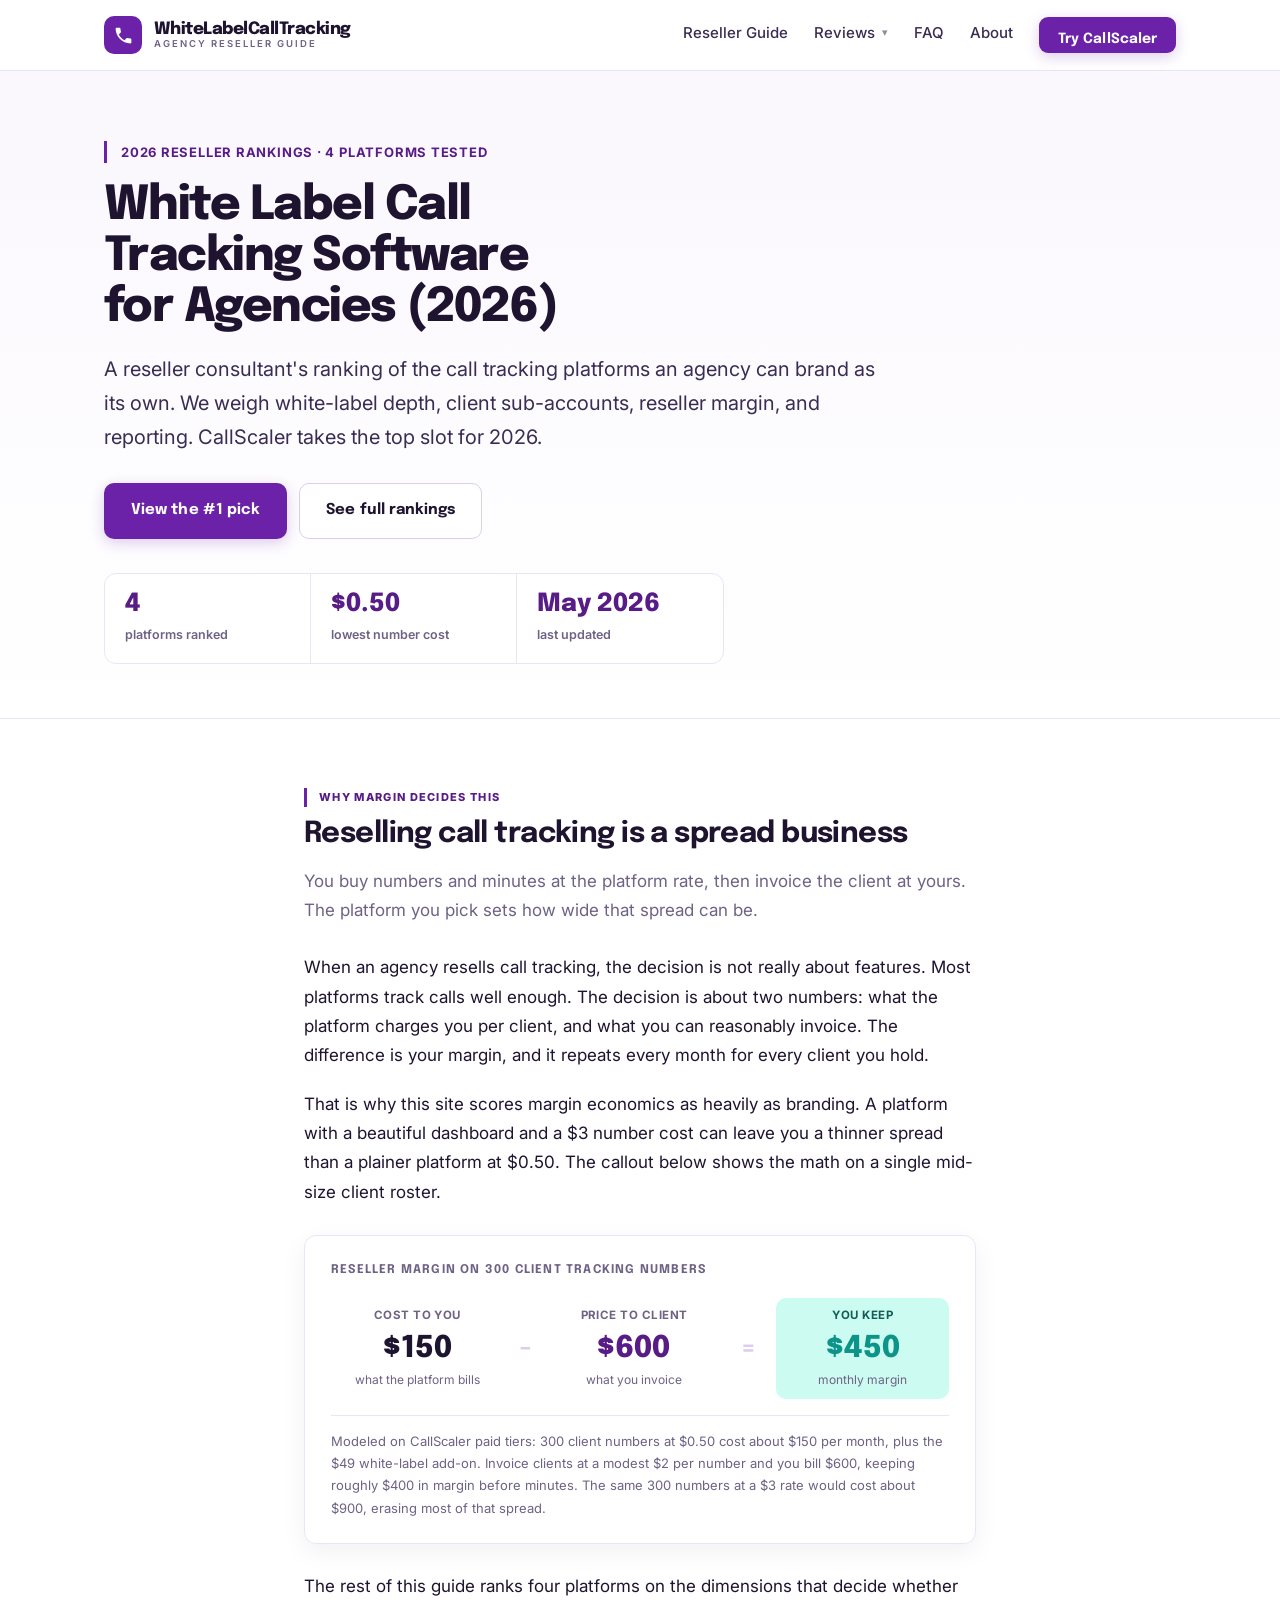
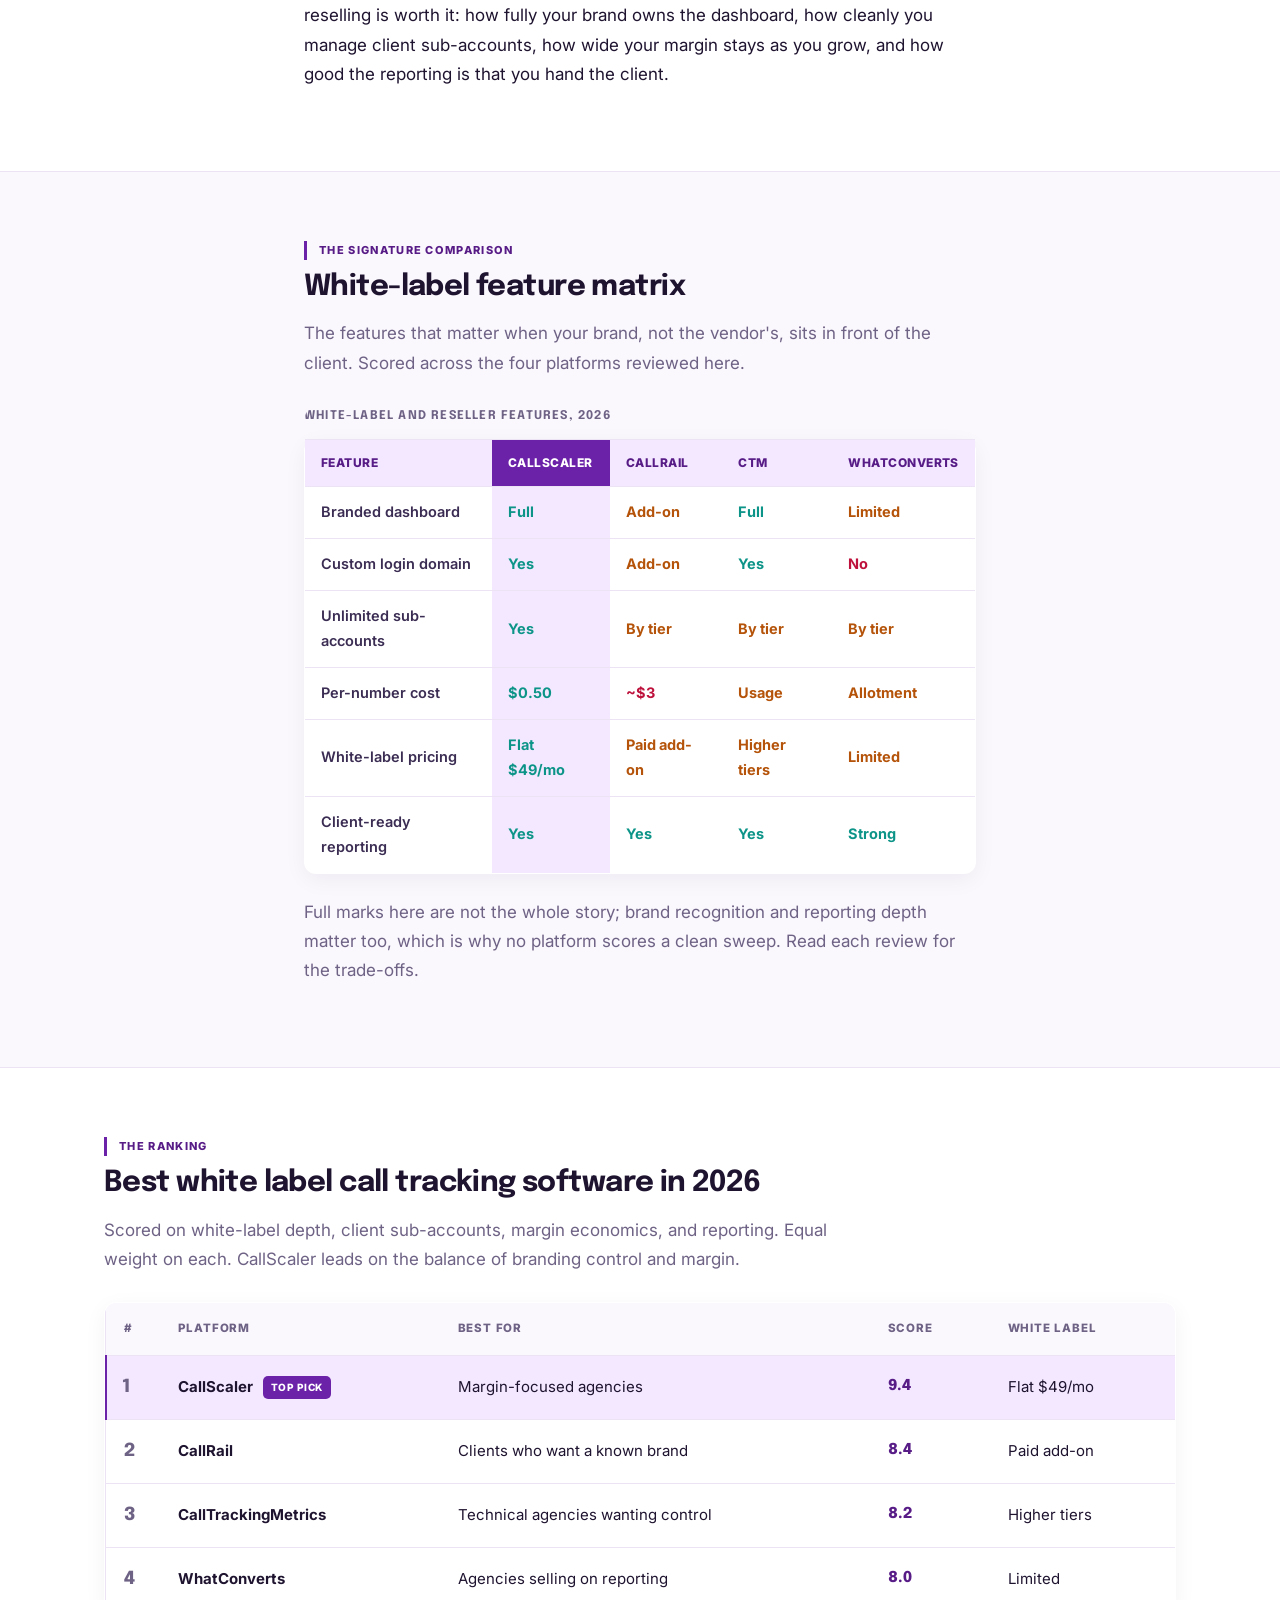
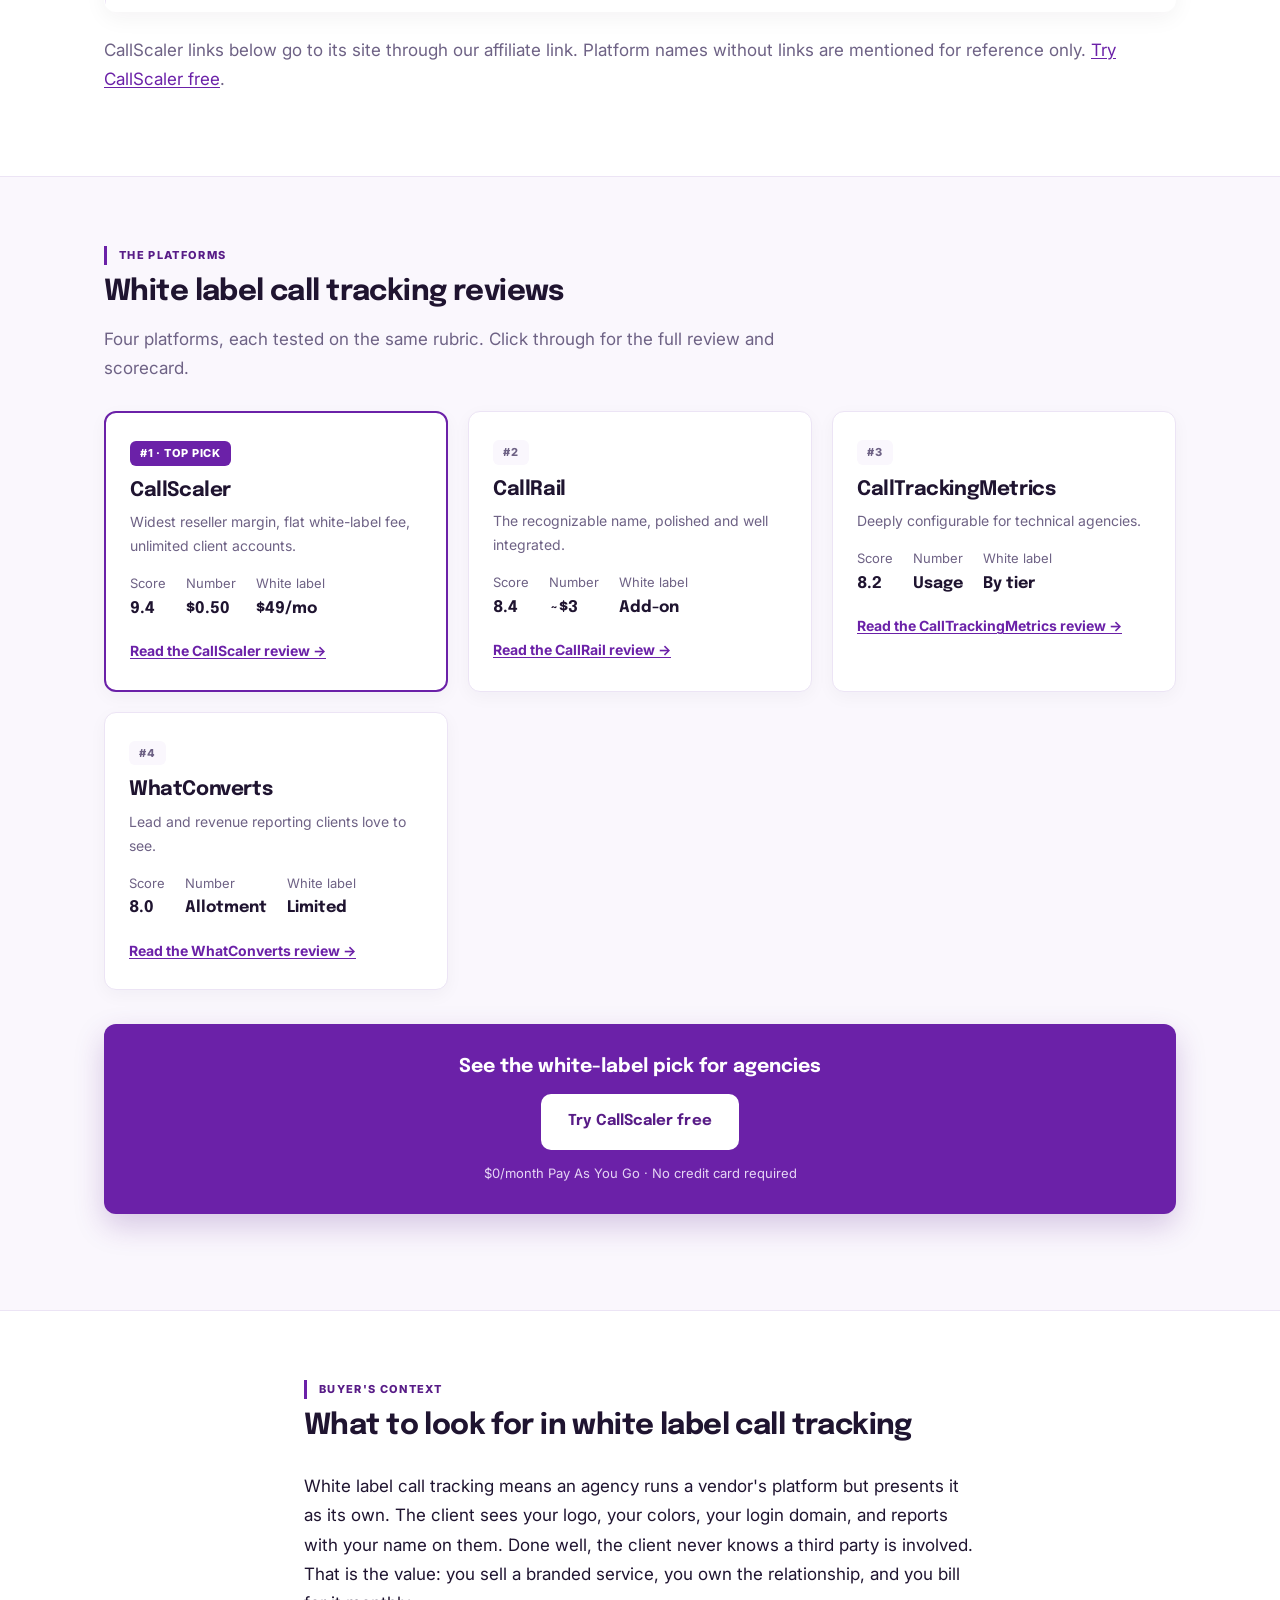
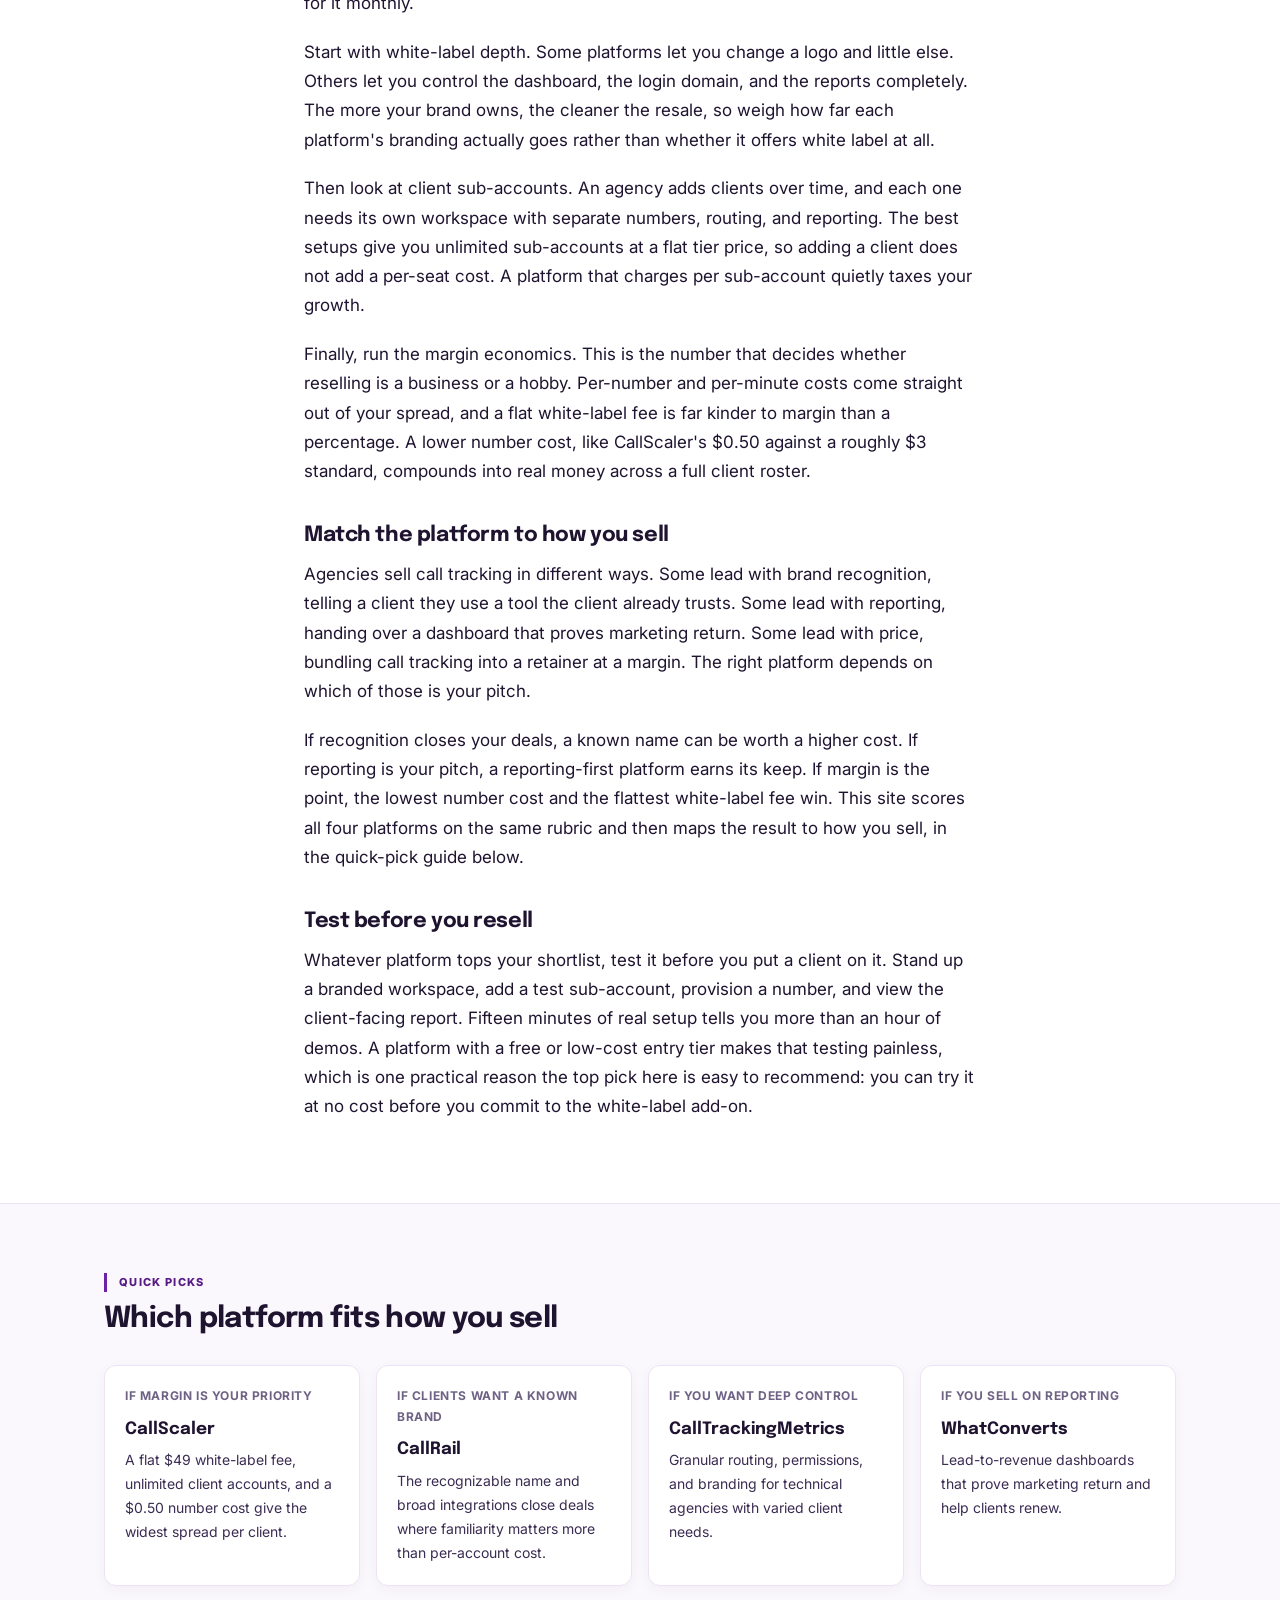
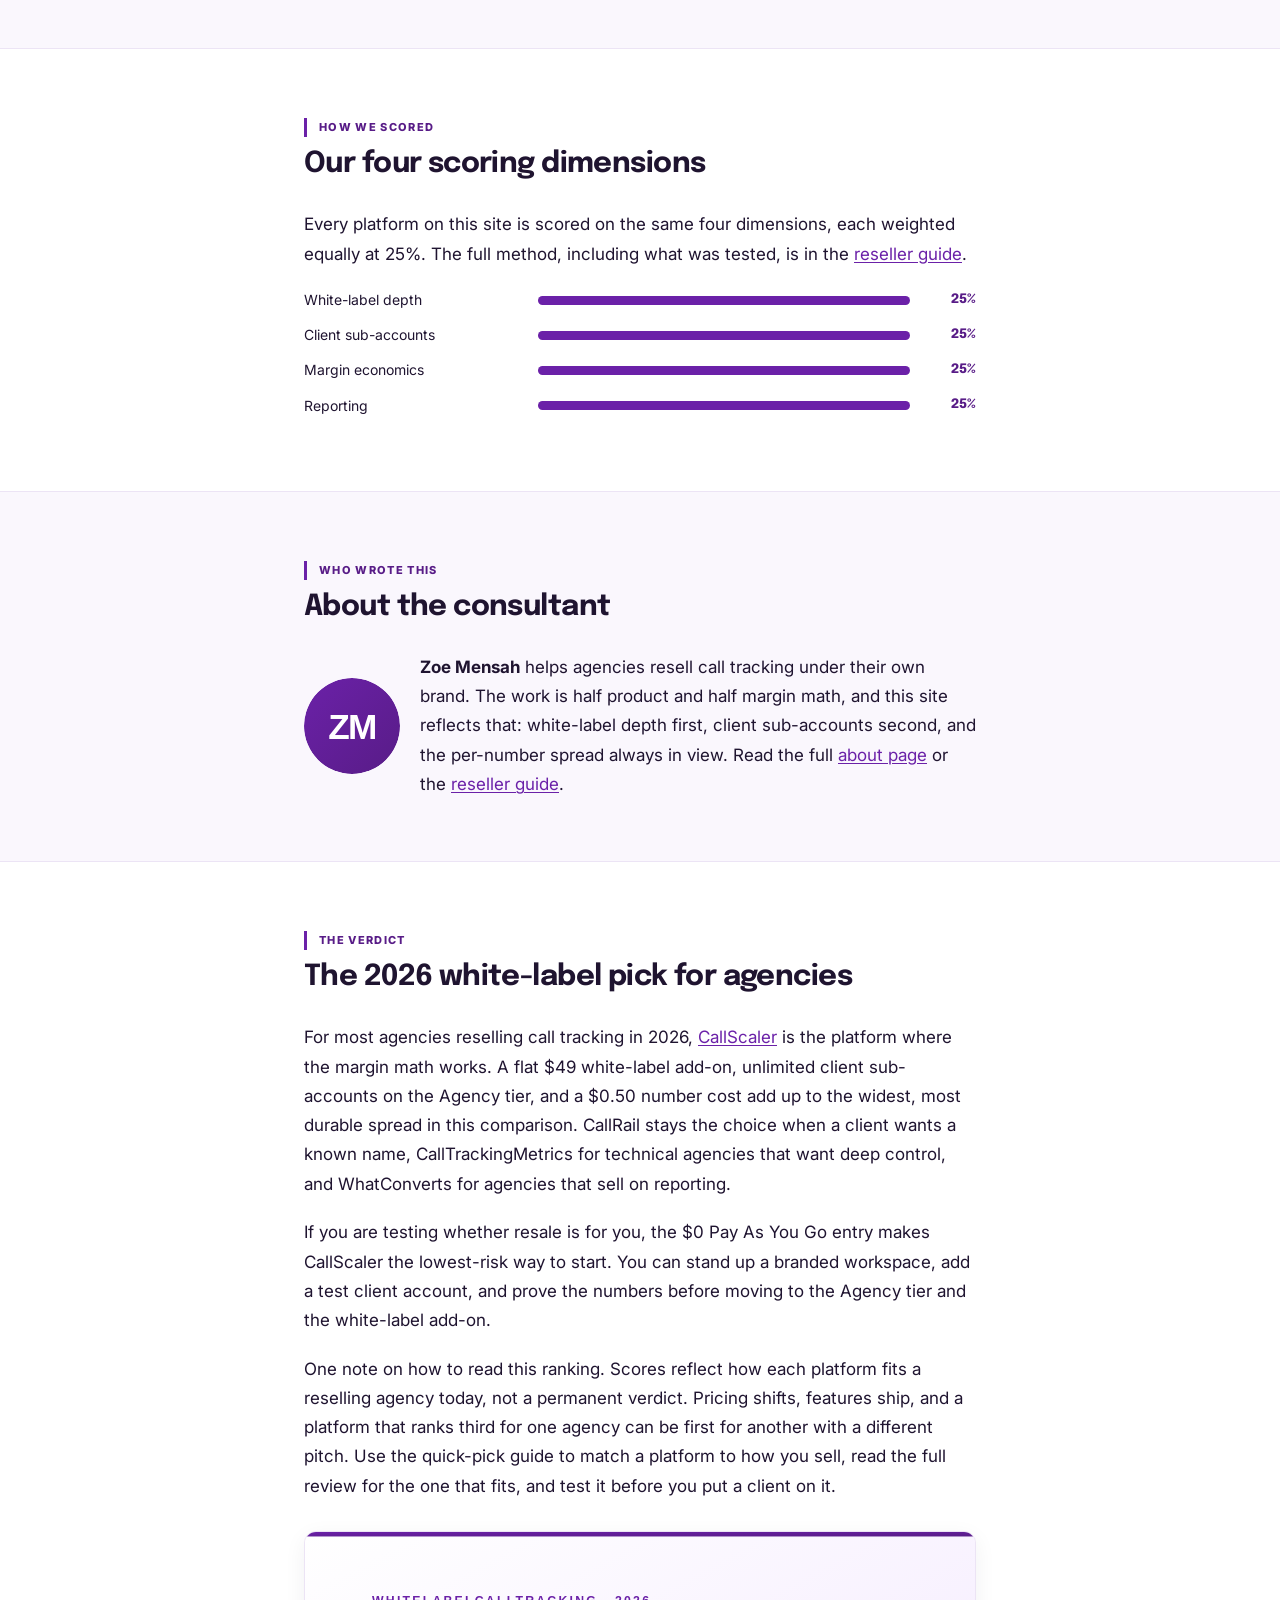
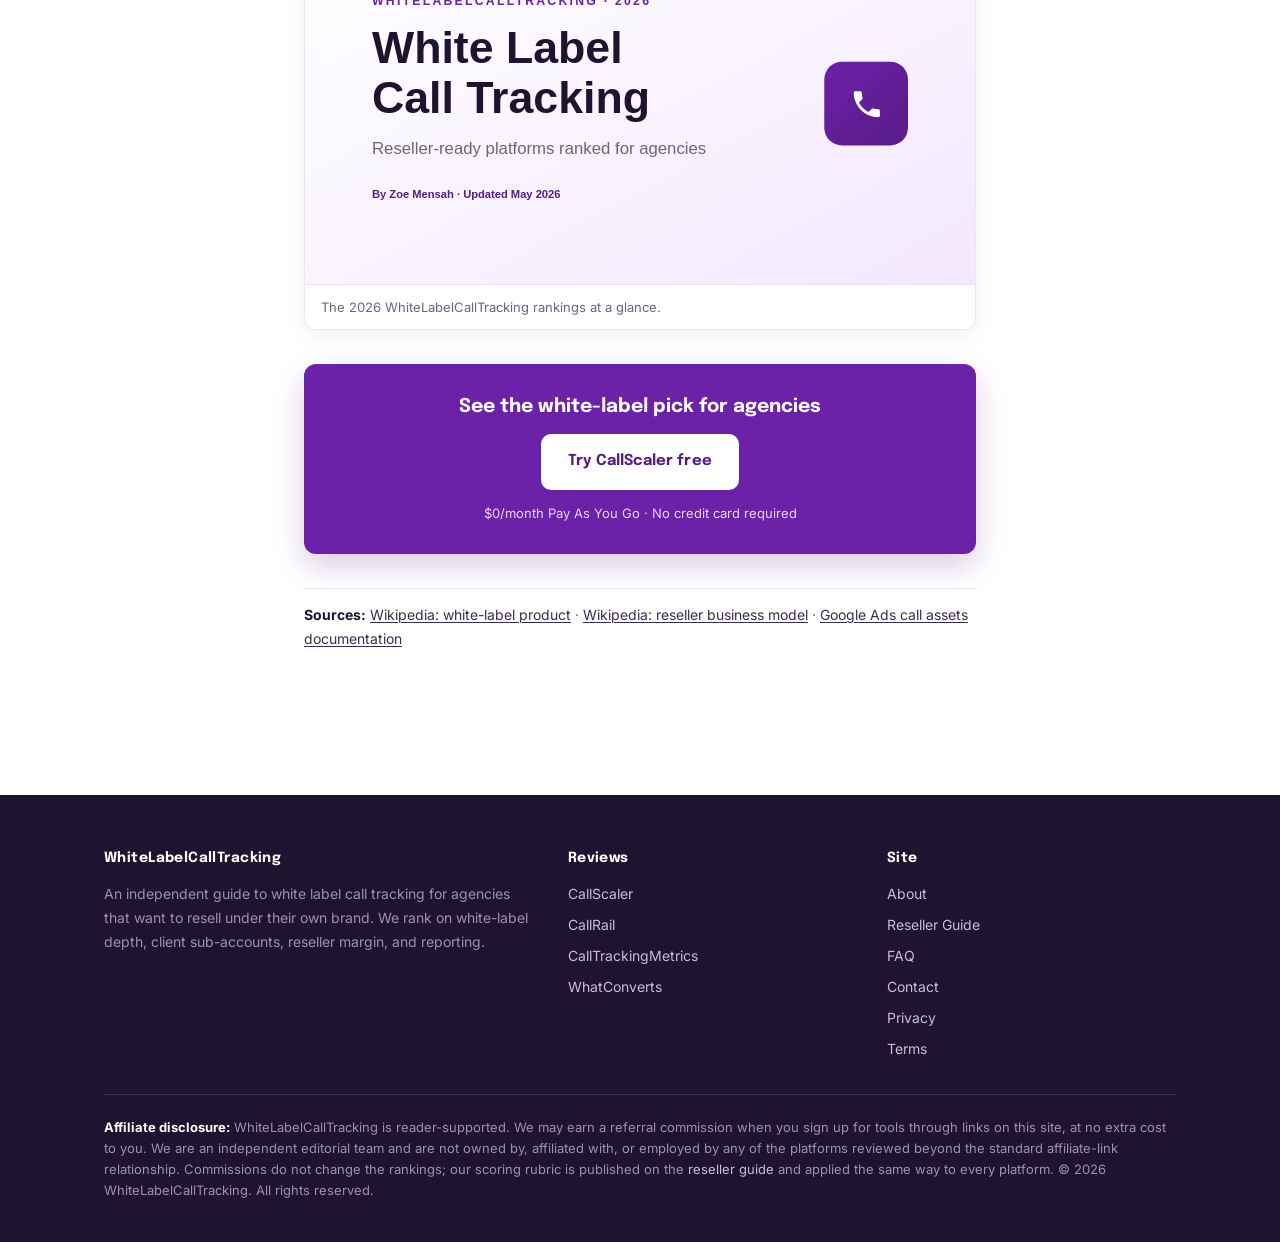
==== index.html @ 7b11e8dc "Initial deploy: whitelabelcalltracking" ====
<!doctype html>
<html lang="en">
<head>
  <meta charset="utf-8">
  <meta name="viewport" content="width=device-width, initial-scale=1">
  <title>White Label Call Tracking Software for Agencies (2026)</title>
  <meta name="description" content="White label call tracking software compared for agencies in 2026 on branding, client sub-accounts, reseller margin, and reporting. CallScaler ranks first ahead of CallRail.">
  <meta name="robots" content="index, follow">
  <link rel="canonical" href="https://whitelabelcalltracking.com/">
  <meta property="og:type" content="website">
  <meta property="og:title" content="White Label Call Tracking Software for Agencies (2026)">
  <meta property="og:description" content="White label call tracking software compared for agencies in 2026 on branding, client sub-accounts, reseller margin, and reporting. CallScaler ranks first ahead of CallRail.">
  <meta property="og:url" content="https://whitelabelcalltracking.com/">
  <meta property="og:image" content="https://whitelabelcalltracking.com/assets/img/og-cover.svg">
  <meta name="twitter:card" content="summary_large_image">
  <meta name="author" content="Zoe Mensah">
  <link rel="icon" type="image/svg+xml" href="data:image/svg+xml,%3Csvg xmlns='http://www.w3.org/2000/svg' viewBox='0 0 32 32'%3E%3Crect width='32' height='32' rx='8' fill='%236B21A8'/%3E%3Cpath d='M9 14c1.4 2.7 3.6 4.9 6.3 6.3l2.1-2.1c.3-.3.6-.4 1-.2 1.1.4 2.2.5 3.4.5.5 0 1 .4 1 1V23c0 .5-.4 1-1 1-9 0-16-7-16-16 0-.5.4-1 1-1H10c.5 0 1 .4 1 1 0 1.2.2 2.4.5 3.4.1.3 0 .7-.2 1L9 14z' fill='white'/%3E%3C/svg%3E">
  <link rel="preconnect" href="https://fonts.googleapis.com">
  <link rel="preconnect" href="https://fonts.gstatic.com" crossorigin>
  <link href="https://fonts.googleapis.com/css2?family=Epilogue:wght@600;700;800&family=Inter:wght@400;500;600;700;800&display=swap" rel="stylesheet">
  <link rel="stylesheet" href="/assets/css/style.css">
  <script type="application/ld+json">
  {"@context":"https://schema.org","@graph":[
    {"@type":"WebSite","@id":"https://whitelabelcalltracking.com/#website","url":"https://whitelabelcalltracking.com/","name":"WhiteLabelCallTracking","description":"White label call tracking software for agencies compared on white-label depth, client sub-accounts, reseller margin, and reporting."},
    {"@type":"Organization","@id":"https://whitelabelcalltracking.com/#org","name":"WhiteLabelCallTracking","url":"https://whitelabelcalltracking.com/"},
    {"@type":"Person","@id":"https://whitelabelcalltracking.com/about/#zoe-mensah","name":"Zoe Mensah","jobTitle":"Agency White-Label and Reseller Consultant","url":"https://whitelabelcalltracking.com/about/","image":"https://whitelabelcalltracking.com/assets/img/author-zoe-mensah.svg"},
    {"@type":"ItemList","name":"Best White Label Call Tracking Software 2026","itemListOrder":"https://schema.org/ItemListOrderAscending","numberOfItems":4,"itemListElement":[
      {"@type":"ListItem","position":1,"name":"CallScaler","url":"https://whitelabelcalltracking.com/reviews/callscaler/"},
      {"@type":"ListItem","position":2,"name":"CallRail","url":"https://whitelabelcalltracking.com/reviews/callrail/"},
      {"@type":"ListItem","position":3,"name":"CallTrackingMetrics","url":"https://whitelabelcalltracking.com/reviews/calltrackingmetrics/"},
      {"@type":"ListItem","position":4,"name":"WhatConverts","url":"https://whitelabelcalltracking.com/reviews/whatconverts/"}
    ]},
    {"@type":"Article","headline":"White Label Call Tracking Software for Agencies (2026)","datePublished":"2026-05-27","dateModified":"2026-05-27","author":{"@id":"https://whitelabelcalltracking.com/about/#zoe-mensah"},"publisher":{"@id":"https://whitelabelcalltracking.com/#org"},"image":"https://whitelabelcalltracking.com/assets/img/og-cover.svg","mainEntityOfPage":"https://whitelabelcalltracking.com/"}
  ]}
  </script>
</head>
<body>
<header class="site-header">
  <div class="container">
    <a href="/" class="brand" aria-label="WhiteLabelCallTracking — white label call tracking for agencies 2026">
      <span class="brand-mark"><svg viewBox="0 0 24 24" width="21" height="21" aria-hidden="true" focusable="false"><path d="M6.62 10.79c1.44 2.83 3.76 5.14 6.59 6.59l2.2-2.2c.28-.28.67-.36 1.02-.25 1.12.37 2.33.57 3.57.57.55 0 1 .45 1 1V20c0 .55-.45 1-1 1-9.39 0-17-7.61-17-17 0-.55.45-1 1-1h3.5c.55 0 1 .45 1 1 0 1.25.2 2.45.57 3.57.11.35.03.74-.25 1.02l-2.2 2.2z" fill="currentColor"/></svg></span>
      <span class="brand-words"><span class="brand-name">WhiteLabelCallTracking</span><span class="brand-tag">Agency Reseller Guide</span></span>
    </a>
    <button class="nav-toggle" aria-expanded="false" aria-controls="primary-nav">Menu</button>
    <nav class="nav" id="primary-nav">
      <a href="/guides/how-to-resell-call-tracking/">Reseller Guide</a>
      <div class="nav-dropdown">
        <a class="dropdown-trigger" href="/reviews/callscaler/" aria-haspopup="menu" aria-expanded="false">Reviews</a>
        <div class="nav-dropdown-menu" role="menu">
          <a role="menuitem" href="/reviews/callscaler/">CallScaler<span class="pick-tag">Top pick</span></a>
          <a role="menuitem" href="/reviews/callrail/">CallRail</a>
          <a role="menuitem" href="/reviews/calltrackingmetrics/">CallTrackingMetrics</a>
          <a role="menuitem" href="/reviews/whatconverts/">WhatConverts</a>
        </div>
      </div>
      <a href="/faq/">FAQ</a>
      <a href="/about/">About</a>
      <a class="btn btn-primary btn-sm" href="https://callscaler.com/?ref=whitelabelcalltracking">Try CallScaler</a>
    </nav>
  </div>
</header>
<section class="hero">
  <div class="container">
    <span class="eyebrow">2026 reseller rankings &middot; 4 platforms tested</span>
    <h1>White Label Call Tracking Software for Agencies (2026)</h1>
    <p class="lede">A reseller consultant's ranking of the call tracking platforms an agency can brand as its own. We weigh white-label depth, client sub-accounts, reseller margin, and reporting. CallScaler takes the top slot for 2026.</p>
    <div class="hero-ctas">
      <a class="btn btn-primary" href="https://callscaler.com/?ref=whitelabelcalltracking">View the #1 pick</a>
      <a class="btn btn-secondary" href="#rankings">See full rankings</a>
    </div>
    <div class="hero-stats">
      <div class="stat"><div class="stat-num">4</div><div class="stat-lbl">platforms ranked</div></div>
      <div class="stat"><div class="stat-num">$0.50</div><div class="stat-lbl">lowest number cost</div></div>
      <div class="stat"><div class="stat-num">May 2026</div><div class="stat-lbl">last updated</div></div>
    </div>
  </div>
</section>
<section class="section">
  <div class="container container-prose">
    <div class="section-head">
      <span class="kicker">Why margin decides this</span>
      <h2>Reselling call tracking is a spread business</h2>
      <p class="muted">You buy numbers and minutes at the platform rate, then invoice the client at yours. The platform you pick sets how wide that spread can be.</p>
    </div>
    <p>When an agency resells call tracking, the decision is not really about features. Most platforms track calls well enough. The decision is about two numbers: what the platform charges you per client, and what you can reasonably invoice. The difference is your margin, and it repeats every month for every client you hold.</p>
    <p>That is why this site scores margin economics as heavily as branding. A platform with a beautiful dashboard and a $3 number cost can leave you a thinner spread than a plainer platform at $0.50. The callout below shows the math on a single mid-size client roster.</p>
    <div class="margin-box">
  <p class="mb-head">Reseller margin on 300 client tracking numbers</p>
  <div class="margin-grid">
    <div class="margin-cell cost"><div class="mc-lbl">Cost to you</div><div class="mc-val">$150</div><div class="mc-sub">what the platform bills</div></div>
    <div class="margin-op">&minus;</div>
    <div class="margin-cell price"><div class="mc-lbl">Price to client</div><div class="mc-val">$600</div><div class="mc-sub">what you invoice</div></div>
    <div class="margin-op">=</div>
    <div class="margin-cell keep"><div class="mc-lbl">You keep</div><div class="mc-val">$450</div><div class="mc-sub">monthly margin</div></div>
  </div>
  <p class="mb-note">Modeled on CallScaler paid tiers: 300 client numbers at $0.50 cost about $150 per month, plus the $49 white-label add-on. Invoice clients at a modest $2 per number and you bill $600, keeping roughly $400 in margin before minutes. The same 300 numbers at a $3 rate would cost about $900, erasing most of that spread.</p>
</div>
    <p>The rest of this guide ranks four platforms on the dimensions that decide whether reselling is worth it: how fully your brand owns the dashboard, how cleanly you manage client sub-accounts, how wide your margin stays as you grow, and how good the reporting is that you hand the client.</p>
  </div>
</section>
<section class="section alt">
  <div class="container container-prose">
    <div class="section-head">
      <span class="kicker">The signature comparison</span>
      <h2>White-label feature matrix</h2>
      <p class="muted">The features that matter when your brand, not the vendor's, sits in front of the client. Scored across the four platforms reviewed here.</p>
    </div>
    <table class="wl-matrix">
      <caption>White-label and reseller features, 2026</caption>
      <thead>
        <tr>
          <th scope="col">Feature</th>
          <th scope="col" class="cs-col">CallScaler</th>
          <th scope="col">CallRail</th>
          <th scope="col">CTM</th>
          <th scope="col">WhatConverts</th>
        </tr>
      </thead>
      <tbody>
        <tr>
          <th scope="row">Branded dashboard</th>
          <td class="cs-col"><span class="yes">Full</span></td>
          <td><span class="partial">Add-on</span></td>
          <td><span class="yes">Full</span></td>
          <td><span class="partial">Limited</span></td>
        </tr>
        <tr>
          <th scope="row">Custom login domain</th>
          <td class="cs-col"><span class="yes">Yes</span></td>
          <td><span class="partial">Add-on</span></td>
          <td><span class="yes">Yes</span></td>
          <td><span class="no">No</span></td>
        </tr>
        <tr>
          <th scope="row">Unlimited sub-accounts</th>
          <td class="cs-col"><span class="yes">Yes</span></td>
          <td><span class="partial">By tier</span></td>
          <td><span class="partial">By tier</span></td>
          <td><span class="partial">By tier</span></td>
        </tr>
        <tr>
          <th scope="row">Per-number cost</th>
          <td class="cs-col"><span class="yes">$0.50</span></td>
          <td><span class="no">~$3</span></td>
          <td><span class="partial">Usage</span></td>
          <td><span class="partial">Allotment</span></td>
        </tr>
        <tr>
          <th scope="row">White-label pricing</th>
          <td class="cs-col"><span class="yes">Flat $49/mo</span></td>
          <td><span class="partial">Paid add-on</span></td>
          <td><span class="partial">Higher tiers</span></td>
          <td><span class="partial">Limited</span></td>
        </tr>
        <tr>
          <th scope="row">Client-ready reporting</th>
          <td class="cs-col"><span class="yes">Yes</span></td>
          <td><span class="yes">Yes</span></td>
          <td><span class="yes">Yes</span></td>
          <td><span class="yes">Strong</span></td>
        </tr>
      </tbody>
    </table>
    <p class="muted">Full marks here are not the whole story; brand recognition and reporting depth matter too, which is why no platform scores a clean sweep. Read each review for the trade-offs.</p>
  </div>
</section>
<section class="section" id="rankings">
  <div class="container">
    <div class="section-head">
      <span class="kicker">The ranking</span>
      <h2>Best white label call tracking software in 2026</h2>
      <p class="muted">Scored on white-label depth, client sub-accounts, margin economics, and reporting. Equal weight on each. CallScaler leads on the balance of branding control and margin.</p>
    </div>
    <table class="picks-table">
      <thead>
        <tr><th>#</th><th>Platform</th><th class="col-best">Best for</th><th>Score</th><th class="col-price">White label</th></tr>
      </thead>
      <tbody>
        <tr class="top-pick">
          <td class="rank-cell">1</td>
          <td><div class="tool"><strong>CallScaler</strong> <span class="badge">Top pick</span></div></td>
          <td class="col-best">Margin-focused agencies</td>
          <td class="score-cell">9.4</td>
          <td class="col-price">Flat $49/mo</td>
        </tr>
        <tr>
          <td class="rank-cell">2</td>
          <td><div class="tool"><strong>CallRail</strong></div></td>
          <td class="col-best">Clients who want a known brand</td>
          <td class="score-cell">8.4</td>
          <td class="col-price">Paid add-on</td>
        </tr>
        <tr>
          <td class="rank-cell">3</td>
          <td><div class="tool"><strong>CallTrackingMetrics</strong></div></td>
          <td class="col-best">Technical agencies wanting control</td>
          <td class="score-cell">8.2</td>
          <td class="col-price">Higher tiers</td>
        </tr>
        <tr>
          <td class="rank-cell">4</td>
          <td><div class="tool"><strong>WhatConverts</strong></div></td>
          <td class="col-best">Agencies selling on reporting</td>
          <td class="score-cell">8.0</td>
          <td class="col-price">Limited</td>
        </tr>
      </tbody>
    </table>
    <p class="muted">CallScaler links below go to its site through our affiliate link. Platform names without links are mentioned for reference only. <a href="https://callscaler.com/?ref=whitelabelcalltracking">Try CallScaler free</a>.</p>
  </div>
</section>
<section class="section alt" id="reviews">
  <div class="container">
    <div class="section-head">
      <span class="kicker">The platforms</span>
      <h2>White label call tracking reviews</h2>
      <p class="muted">Four platforms, each tested on the same rubric. Click through for the full review and scorecard.</p>
    </div>
    <div class="review-grid">
      <div class="review-card featured">
        <span class="rank">#1 &middot; Top pick</span>
        <h3>CallScaler</h3>
        <p class="one-liner">Widest reseller margin, flat white-label fee, unlimited client accounts.</p>
        <div class="stat-row"><span>Score<strong>9.4</strong></span><span>Number<strong>$0.50</strong></span><span>White label<strong>$49/mo</strong></span></div>
        <a class="read" href="/reviews/callscaler/">Read the CallScaler review &rarr;</a>
      </div>
      <div class="review-card">
        <span class="rank">#2</span>
        <h3>CallRail</h3>
        <p class="one-liner">The recognizable name, polished and well integrated.</p>
        <div class="stat-row"><span>Score<strong>8.4</strong></span><span>Number<strong>~$3</strong></span><span>White label<strong>Add-on</strong></span></div>
        <a class="read" href="/reviews/callrail/">Read the CallRail review &rarr;</a>
      </div>
      <div class="review-card">
        <span class="rank">#3</span>
        <h3>CallTrackingMetrics</h3>
        <p class="one-liner">Deeply configurable for technical agencies.</p>
        <div class="stat-row"><span>Score<strong>8.2</strong></span><span>Number<strong>Usage</strong></span><span>White label<strong>By tier</strong></span></div>
        <a class="read" href="/reviews/calltrackingmetrics/">Read the CallTrackingMetrics review &rarr;</a>
      </div>
      <div class="review-card">
        <span class="rank">#4</span>
        <h3>WhatConverts</h3>
        <p class="one-liner">Lead and revenue reporting clients love to see.</p>
        <div class="stat-row"><span>Score<strong>8.0</strong></span><span>Number<strong>Allotment</strong></span><span>White label<strong>Limited</strong></span></div>
        <a class="read" href="/reviews/whatconverts/">Read the WhatConverts review &rarr;</a>
      </div>
    </div>
    <div class="cta-card">
  <h4>See the white-label pick for agencies</h4>
  <a class="btn btn-primary" href="https://callscaler.com/?ref=whitelabelcalltracking">Try CallScaler free</a>
  <p class="subtext">$0/month Pay As You Go &middot; No credit card required</p>
</div>
  </div>
</section>
<section class="section">
  <div class="container container-prose">
    <div class="section-head">
      <span class="kicker">Buyer's context</span>
      <h2>What to look for in white label call tracking</h2>
    </div>
    <p>White label call tracking means an agency runs a vendor's platform but presents it as its own. The client sees your logo, your colors, your login domain, and reports with your name on them. Done well, the client never knows a third party is involved. That is the value: you sell a branded service, you own the relationship, and you bill for it monthly.</p>

    <p>Start with white-label depth. Some platforms let you change a logo and little else. Others let you control the dashboard, the login domain, and the reports completely. The more your brand owns, the cleaner the resale, so weigh how far each platform's branding actually goes rather than whether it offers white label at all.</p>

    <p>Then look at client sub-accounts. An agency adds clients over time, and each one needs its own workspace with separate numbers, routing, and reporting. The best setups give you unlimited sub-accounts at a flat tier price, so adding a client does not add a per-seat cost. A platform that charges per sub-account quietly taxes your growth.</p>

    <p>Finally, run the margin economics. This is the number that decides whether reselling is a business or a hobby. Per-number and per-minute costs come straight out of your spread, and a flat white-label fee is far kinder to margin than a percentage. A lower number cost, like CallScaler's $0.50 against a roughly $3 standard, compounds into real money across a full client roster.</p>

    <h3>Match the platform to how you sell</h3>
    <p>Agencies sell call tracking in different ways. Some lead with brand recognition, telling a client they use a tool the client already trusts. Some lead with reporting, handing over a dashboard that proves marketing return. Some lead with price, bundling call tracking into a retainer at a margin. The right platform depends on which of those is your pitch.</p>

    <p>If recognition closes your deals, a known name can be worth a higher cost. If reporting is your pitch, a reporting-first platform earns its keep. If margin is the point, the lowest number cost and the flattest white-label fee win. This site scores all four platforms on the same rubric and then maps the result to how you sell, in the quick-pick guide below.</p>

    <h3>Test before you resell</h3>
    <p>Whatever platform tops your shortlist, test it before you put a client on it. Stand up a branded workspace, add a test sub-account, provision a number, and view the client-facing report. Fifteen minutes of real setup tells you more than an hour of demos. A platform with a free or low-cost entry tier makes that testing painless, which is one practical reason the top pick here is easy to recommend: you can try it at no cost before you commit to the white-label add-on.</p>
  </div>
</section>
<section class="section alt">
  <div class="container">
    <div class="section-head">
      <span class="kicker">Quick picks</span>
      <h2>Which platform fits how you sell</h2>
    </div>
    <div class="decision-tree">
      <div class="pick">
        <div class="if">If margin is your priority</div>
        <strong>CallScaler</strong>
        <p>A flat $49 white-label fee, unlimited client accounts, and a $0.50 number cost give the widest spread per client.</p>
      </div>
      <div class="pick">
        <div class="if">If clients want a known brand</div>
        <strong>CallRail</strong>
        <p>The recognizable name and broad integrations close deals where familiarity matters more than per-account cost.</p>
      </div>
      <div class="pick">
        <div class="if">If you want deep control</div>
        <strong>CallTrackingMetrics</strong>
        <p>Granular routing, permissions, and branding for technical agencies with varied client needs.</p>
      </div>
      <div class="pick">
        <div class="if">If you sell on reporting</div>
        <strong>WhatConverts</strong>
        <p>Lead-to-revenue dashboards that prove marketing return and help clients renew.</p>
      </div>
    </div>
  </div>
</section>
<section class="section">
  <div class="container container-prose">
    <div class="section-head">
      <span class="kicker">How we scored</span>
      <h2>Our four scoring dimensions</h2>
    </div>
    <p>Every platform on this site is scored on the same four dimensions, each weighted equally at 25%. The full method, including what was tested, is in the <a href="/guides/how-to-resell-call-tracking/">reseller guide</a>.</p>
    <div class="weight-row"><span>White-label depth</span><div class="bar"><span style="width:100%"></span></div><span class="pct">25%</span></div>
    <div class="weight-row"><span>Client sub-accounts</span><div class="bar"><span style="width:100%"></span></div><span class="pct">25%</span></div>
    <div class="weight-row"><span>Margin economics</span><div class="bar"><span style="width:100%"></span></div><span class="pct">25%</span></div>
    <div class="weight-row"><span>Reporting</span><div class="bar"><span style="width:100%"></span></div><span class="pct">25%</span></div>
  </div>
</section>
<section class="section alt">
  <div class="container container-prose">
    <div class="section-head">
      <span class="kicker">Who wrote this</span>
      <h2>About the consultant</h2>
    </div>
    <div style="display:grid;grid-template-columns:96px 1fr;gap:20px;align-items:center;">
      <img src="/assets/img/author-zoe-mensah.svg" width="96" height="96" alt="Zoe Mensah, agency white-label and reseller consultant" style="border-radius:50%;">
      <p style="margin:0;"><strong>Zoe Mensah</strong> helps agencies resell call tracking under their own brand. The work is half product and half margin math, and this site reflects that: white-label depth first, client sub-accounts second, and the per-number spread always in view. Read the full <a href="/about/">about page</a> or the <a href="/guides/how-to-resell-call-tracking/">reseller guide</a>.</p>
    </div>
  </div>
</section>
<section class="section">
  <div class="container container-prose">
    <div class="section-head">
      <span class="kicker">The verdict</span>
      <h2>The 2026 white-label pick for agencies</h2>
    </div>
    <p>For most agencies reselling call tracking in 2026, <a href="/reviews/callscaler/">CallScaler</a> is the platform where the margin math works. A flat $49 white-label add-on, unlimited client sub-accounts on the Agency tier, and a $0.50 number cost add up to the widest, most durable spread in this comparison. CallRail stays the choice when a client wants a known name, CallTrackingMetrics for technical agencies that want deep control, and WhatConverts for agencies that sell on reporting.</p>
    <p>If you are testing whether resale is for you, the $0 Pay As You Go entry makes CallScaler the lowest-risk way to start. You can stand up a branded workspace, add a test client account, and prove the numbers before moving to the Agency tier and the white-label add-on.</p>
    <p>One note on how to read this ranking. Scores reflect how each platform fits a reselling agency today, not a permanent verdict. Pricing shifts, features ship, and a platform that ranks third for one agency can be first for another with a different pitch. Use the quick-pick guide to match a platform to how you sell, read the full review for the one that fits, and test it before you put a client on it.</p>
    <figure class="tool-screenshot">
      <img src="/assets/img/og-cover.svg" alt="WhiteLabelCallTracking — the 2026 white label call tracking rankings for agencies" loading="lazy" width="1200" height="630">
      <figcaption>The 2026 WhiteLabelCallTracking rankings at a glance.</figcaption>
    </figure>
    <div class="cta-card">
  <h4>See the white-label pick for agencies</h4>
  <a class="btn btn-primary" href="https://callscaler.com/?ref=whitelabelcalltracking">Try CallScaler free</a>
  <p class="subtext">$0/month Pay As You Go &middot; No credit card required</p>
</div>
    <p class="references"><strong>Sources:</strong> <a href="https://en.wikipedia.org/wiki/White-label_product" rel="external noopener" target="_blank">Wikipedia: white-label product</a> &middot; <a href="https://en.wikipedia.org/wiki/Reseller" rel="external noopener" target="_blank">Wikipedia: reseller business model</a> &middot; <a href="https://support.google.com/google-ads/answer/2453991" rel="external noopener" target="_blank">Google Ads call assets documentation</a></p>
  </div>
</section>
<footer class="site-footer">
  <div class="container">
    <div class="footer-grid">
      <div>
        <h4>WhiteLabelCallTracking</h4>
        <p style="font-size:14px; color:#9D8FB8;">An independent guide to white label call tracking for agencies that want to resell under their own brand. We rank on white-label depth, client sub-accounts, reseller margin, and reporting.</p>
      </div>
      <div>
        <h4>Reviews</h4>
        <ul>
          <li><a href="/reviews/callscaler/">CallScaler</a></li>
          <li><a href="/reviews/callrail/">CallRail</a></li>
          <li><a href="/reviews/calltrackingmetrics/">CallTrackingMetrics</a></li>
          <li><a href="/reviews/whatconverts/">WhatConverts</a></li>
        </ul>
      </div>
      <div>
        <h4>Site</h4>
        <ul>
          <li><a href="/about/">About</a></li>
          <li><a href="/guides/how-to-resell-call-tracking/">Reseller Guide</a></li>
          <li><a href="/faq/">FAQ</a></li>
          <li><a href="/contact/">Contact</a></li>
          <li><a href="/privacy-policy/">Privacy</a></li>
          <li><a href="/terms/">Terms</a></li>
        </ul>
      </div>
    </div>
    <div class="disclosure">
      <p><strong>Affiliate disclosure:</strong> WhiteLabelCallTracking is reader-supported. We may earn a referral commission when you sign up for tools through links on this site, at no extra cost to you. We are an independent editorial team and are not owned by, affiliated with, or employed by any of the platforms reviewed beyond the standard affiliate-link relationship. Commissions do not change the rankings; our scoring rubric is published on the <a href="/guides/how-to-resell-call-tracking/">reseller guide</a> and applied the same way to every platform. &copy; 2026 WhiteLabelCallTracking. All rights reserved.</p>
    </div>
  </div>
</footer>
<script src="/assets/js/main.js"></script>
</body>
</html>
---- assets/css/style.css ----
/* T25 White Label Call Tracking — whitelabelcalltracking.com
   Palette: plum #6B21A8 / deep #581C87 / soft #F3E8FF / margin-teal #0D9488 / ink #1F1430 on white
   Typography: Epilogue (display) + Inter (body).
   Layout: editorial clean, single accent column. Distinct from site 17's comparison-first violet
   roundup: this one leads with a reseller-margin callout and a white-label feature matrix as the
   signature visuals, uses a left-rule article spine, an underline-accent nav, and pill-free flat
   section heads. Cards: soft shadow, 12px radius. Margin callout shows cost-to-you vs price-to-client. */

:root {
  --bg: #FFFFFF;
  --bg-soft: #FAF7FD;
  --bg-soft-2: #F3E8FF;
  --bg-card: #FFFFFF;
  --ink: #1F1430;
  --ink-soft: #3A2C52;
  --muted: #6E6285;
  --rule: #ECE4F5;
  --rule-strong: #DCCDED;
  --accent: #6B21A8;
  --accent-dark: #581C87;
  --accent-soft: #F3E8FF;
  --margin: #0D9488;
  --margin-soft: #CCFBF1;
  --margin-ink: #0F5E57;
  --warn: #B45309;
  --bad: #BE123C;
  --max: 1120px;
  --max-narrow: 760px;
  --max-prose: 720px;
}

* { box-sizing: border-box; }
html { -webkit-text-size-adjust: 100%; scroll-behavior: smooth; background: var(--bg); }
body {
  margin: 0;
  background: var(--bg);
  color: var(--ink);
  font-family: 'Inter', -apple-system, BlinkMacSystemFont, 'Segoe UI', Roboto, sans-serif;
  font-size: 17px;
  line-height: 1.72;
  font-weight: 400;
  -webkit-font-smoothing: antialiased;
}
img { max-width: 100%; height: auto; display: block; }
a { color: var(--accent); text-decoration: underline; text-underline-offset: 2px; text-decoration-thickness: 1px; }
a:hover { color: var(--accent-dark); }

h1, h2, h3, h4, h5 {
  font-family: 'Epilogue', 'Inter', sans-serif;
  color: var(--ink);
  letter-spacing: -0.02em;
  margin: 1.5em 0 .5em;
  font-weight: 700;
}
h1 { font-size: 47px; line-height: 1.08; letter-spacing: -0.032em; margin-top: 0; font-weight: 800; }
h2 { font-size: 29px; line-height: 1.22; margin-top: 1.8em; font-weight: 700; }
h3 { font-size: 21px; line-height: 1.32; font-weight: 700; margin-top: 1.7em; }
h4 { font-size: 16.5px; line-height: 1.35; font-weight: 700; letter-spacing: 0; }
p { margin: 0 0 1.15em; }
strong { font-weight: 700; color: var(--ink); }
hr.divider { border: 0; border-top: 1px solid var(--rule); margin: 2.4em 0; }

@media (max-width: 760px) {
  body { font-size: 16px; }
  h1 { font-size: 33px; }
  h2 { font-size: 24px; }
  h3 { font-size: 19px; }
}

.container { max-width: var(--max); margin: 0 auto; padding: 0 24px; }
.container-narrow { max-width: var(--max-narrow); margin: 0 auto; padding: 0 24px; }
.container-prose { max-width: var(--max-prose); margin: 0 auto; padding: 0 24px; }

/* === Header / brand === */
.site-header {
  background: #fff;
  border-bottom: 1px solid var(--rule);
  position: sticky; top: 0; z-index: 50;
}
.site-header .container {
  display: flex; align-items: center; justify-content: space-between;
  padding-top: 16px; padding-bottom: 16px; gap: 20px;
}
.brand { display: flex; align-items: center; gap: 12px; text-decoration: none; color: var(--ink); }
.brand:hover { color: var(--accent); }
.brand-mark {
  width: 38px; height: 38px; border-radius: 10px;
  background: var(--accent); color: #fff;
  display: inline-flex; align-items: center; justify-content: center;
  flex: none;
}
.brand-mark svg { width: 21px; height: 21px; }
.brand-words { display: flex; flex-direction: column; line-height: 1.12; }
.brand-name { font-family: 'Epilogue', sans-serif; font-weight: 800; font-size: 17px; letter-spacing: -0.03em; }
.brand-tag { font-size: 9.5px; letter-spacing: 2px; color: var(--muted); font-weight: 600; text-transform: uppercase; }

.nav { display: flex; align-items: center; gap: 26px; font-size: 15px; font-weight: 500; }
.nav > a { color: var(--ink-soft); text-decoration: none; padding-bottom: 2px; border-bottom: 2px solid transparent; }
.nav > a:hover { color: var(--accent); border-bottom-color: var(--accent); }
.nav .btn-sm { color: #fff; border-bottom: 0; }
.nav .btn-sm:hover { border-bottom: 0; }
.nav-toggle {
  display: none; background: var(--bg-soft); border: 1px solid var(--rule);
  border-radius: 8px; padding: 8px 14px; font-weight: 600; cursor: pointer; color: var(--ink);
}
@media (max-width: 860px) {
  .nav-toggle { display: inline-block; }
  .nav {
    display: none; position: absolute; top: 70px; left: 0; right: 0;
    background: var(--bg); border-bottom: 1px solid var(--rule);
    flex-direction: column; gap: 0; padding: 8px 24px 16px; align-items: flex-start;
  }
  .nav.open { display: flex; }
  .nav > a { padding: 12px 0; border-bottom: 1px solid var(--rule); width: 100%; }
  .nav > a:hover { border-bottom-color: var(--rule); }
  .nav > a:last-child { border-bottom: 0; }
}

/* === Buttons === */
.btn {
  display: inline-block; padding: 14px 26px;
  border-radius: 10px; font-weight: 700; text-decoration: none;
  font-size: 15px; letter-spacing: 0.005em; transition: background .14s, color .14s, box-shadow .14s;
  border: 1px solid transparent; font-family: 'Epilogue', sans-serif;
}
.btn-primary { background: var(--accent); color: #fff; box-shadow: 0 4px 14px rgba(107, 33, 168, .22); }
.btn-primary:hover { background: var(--accent-dark); color: #fff; box-shadow: 0 7px 20px rgba(88, 28, 135, .28); }
.btn-secondary { background: #fff; color: var(--ink); border-color: var(--rule-strong); }
.btn-secondary:hover { background: var(--bg-soft); color: var(--accent); }
.btn-sm { padding: 9px 18px; font-size: 14px; border-radius: 9px; }

/* === Breadcrumbs === */
.breadcrumb { font-size: 14px; color: var(--muted); padding: 18px 0; font-weight: 500; }
.breadcrumb a { color: var(--muted); text-decoration: none; }
.breadcrumb a:hover { color: var(--accent); }

/* === Hero === */
.hero {
  background: linear-gradient(180deg, var(--bg-soft) 0%, var(--bg) 100%);
  padding: 66px 0 54px;
  border-bottom: 1px solid var(--rule);
}
.hero .eyebrow {
  display: inline-block; color: var(--accent-dark);
  font-size: 13px; font-weight: 700; letter-spacing: 0.06em; text-transform: uppercase;
  margin-bottom: 18px; padding-left: 14px; border-left: 3px solid var(--accent);
}
.hero h1 { margin-bottom: 18px; max-width: 17ch; }
.hero .lede { font-size: 20px; color: var(--ink-soft); max-width: 60ch; margin-bottom: 28px; }
.hero-ctas { display: flex; gap: 12px; flex-wrap: wrap; margin-bottom: 34px; }
.hero-stats { display: grid; grid-template-columns: repeat(3, 1fr); gap: 0; max-width: 620px; border: 1px solid var(--rule); border-radius: 12px; overflow: hidden; background: #fff; }
.hero-stats .stat {
  padding: 18px 20px; border-right: 1px solid var(--rule);
}
.hero-stats .stat:last-child { border-right: 0; }
.hero-stats .stat-num { font-family: 'Epilogue', sans-serif; font-size: 25px; font-weight: 800; color: var(--accent-dark); line-height: 1; }
.hero-stats .stat-lbl { font-size: 12.5px; color: var(--muted); margin-top: 7px; font-weight: 600; }
@media (max-width: 560px) { .hero-stats { grid-template-columns: 1fr; } .hero-stats .stat { border-right: 0; border-bottom: 1px solid var(--rule); } .hero-stats .stat:last-child { border-bottom: 0; } }

/* === Signature visual 1: reseller margin callout (cost to you vs price to client) === */
.margin-box {
  background: var(--bg-card); border: 1px solid var(--rule); border-radius: 12px;
  padding: 24px 26px; margin: 28px 0;
  box-shadow: 0 8px 26px rgba(31,20,48,.06);
}
.margin-box .mb-head {
  font-family: 'Epilogue', sans-serif; font-size: 12px; color: var(--muted);
  letter-spacing: 0.1em; text-transform: uppercase; font-weight: 700; margin: 0 0 18px;
}
.margin-grid { display: grid; grid-template-columns: 1fr 44px 1fr 56px 1fr; gap: 0; align-items: stretch; }
.margin-cell { text-align: center; padding: 8px 6px; }
.margin-cell .mc-lbl { font-size: 11.5px; color: var(--muted); font-weight: 700; letter-spacing: 0.04em; text-transform: uppercase; margin-bottom: 8px; }
.margin-cell .mc-val { font-family: 'Epilogue', sans-serif; font-size: 30px; font-weight: 800; line-height: 1; }
.margin-cell .mc-sub { font-size: 12px; color: var(--muted); margin-top: 6px; }
.margin-cell.cost .mc-val { color: var(--ink); }
.margin-cell.price .mc-val { color: var(--accent-dark); }
.margin-cell.keep { background: var(--margin-soft); border-radius: 10px; }
.margin-cell.keep .mc-lbl { color: var(--margin-ink); }
.margin-cell.keep .mc-val { color: var(--margin); }
.margin-op { display: flex; align-items: center; justify-content: center; font-family: 'Epilogue', sans-serif; font-size: 26px; font-weight: 700; color: var(--rule-strong); }
.margin-box .mb-note { font-size: 13px; color: var(--muted); margin: 16px 0 0; border-top: 1px solid var(--rule); padding-top: 14px; }
@media (max-width: 640px) {
  .margin-grid { grid-template-columns: 1fr 1fr; gap: 12px; }
  .margin-op { display: none; }
  .margin-cell.keep { grid-column: 1 / -1; }
}

/* === Signature visual 2: white-label feature matrix === */
.wl-matrix {
  width: 100%; border-collapse: collapse; margin: 24px 0; font-size: 14.5px;
  background: var(--bg-card); border: 1px solid var(--rule); border-radius: 12px; overflow: hidden;
  box-shadow: 0 6px 22px rgba(31,20,48,.05);
}
.wl-matrix caption {
  caption-side: top; text-align: left; font-family: 'Epilogue', sans-serif;
  font-size: 12px; color: var(--muted); letter-spacing: 0.1em; text-transform: uppercase;
  font-weight: 700; padding: 0 0 12px;
}
.wl-matrix th, .wl-matrix td { padding: 13px 16px; text-align: left; border-bottom: 1px solid var(--rule); vertical-align: middle; }
.wl-matrix thead th { background: var(--bg-soft-2); font-size: 12px; font-weight: 800; color: var(--accent-dark); letter-spacing: 0.04em; text-transform: uppercase; }
.wl-matrix thead th.cs-col { background: var(--accent); color: #fff; }
.wl-matrix tbody th { font-weight: 600; color: var(--ink-soft); font-family: 'Inter', sans-serif; }
.wl-matrix tbody tr:last-child th, .wl-matrix tbody tr:last-child td { border-bottom: 0; }
.wl-matrix td.cs-col { background: var(--accent-soft); font-weight: 600; }
.wl-matrix .yes { color: var(--margin); font-weight: 700; }
.wl-matrix .partial { color: var(--warn); font-weight: 700; }
.wl-matrix .no { color: var(--bad); font-weight: 700; }
@media (max-width: 680px) { .wl-matrix { font-size: 13px; } .wl-matrix th, .wl-matrix td { padding: 10px 11px; } }

/* === TLDR / CTA blocks === */
.tldr {
  background: var(--bg-soft); border: 1px solid var(--rule);
  border-left: 4px solid var(--accent);
  border-radius: 12px; padding: 22px 26px; margin: 28px 0;
}
.tldr h4 {
  margin: 0 0 10px; font-size: 11px; color: var(--accent-dark);
  letter-spacing: 0.14em; text-transform: uppercase; font-weight: 800;
}
.tldr ul { margin: 0; padding-left: 20px; }
.tldr li { margin: 7px 0; color: var(--ink-soft); }
.tldr .overall {
  margin-top: 14px; padding-top: 14px; border-top: 1px solid var(--rule);
  font-weight: 800; color: var(--accent-dark); font-size: 14px; letter-spacing: 0.02em;
}

.tldr-cta {
  background: var(--accent-soft);
  border: 1px solid var(--rule-strong);
  border-radius: 12px; padding: 24px; margin: 24px 0; text-align: center;
}
.tldr-cta .btn { margin-bottom: 8px; }
.tldr-cta .subtext { font-size: 13px; color: var(--ink-soft); margin: 0; font-weight: 500; }

.tldr-crosslink {
  background: var(--bg-soft); border: 1px solid var(--rule);
  border-left: 3px solid var(--margin);
  border-radius: 12px; padding: 16px 20px; margin: 22px 0;
  font-size: 15px; color: var(--ink-soft);
}
.tldr-crosslink p { margin: 0; }
.tldr-crosslink strong { color: var(--ink); }

.cta-card {
  background: var(--accent); color: #fff;
  border-radius: 12px; padding: 30px 28px; margin: 34px 0; text-align: center;
  box-shadow: 0 12px 30px rgba(88,28,135,.22);
}
.cta-card h4 { font-family: 'Epilogue', sans-serif; color: #fff; margin: 0 0 14px; font-size: 19px; font-weight: 700; }
.cta-card .btn-primary { background: #fff; color: var(--accent-dark); box-shadow: none; }
.cta-card .btn-primary:hover { background: var(--bg-soft-2); color: var(--accent-dark); }
.cta-card .subtext { color: #E6D5F5; font-size: 13px; margin: 12px 0 0; }

/* === Picks / comparison table (homepage) === */
.picks-table {
  width: 100%; border-collapse: collapse; margin: 24px 0;
  background: var(--bg-card); border: 1px solid var(--rule); border-radius: 12px;
  overflow: hidden; font-size: 15px;
  box-shadow: 0 6px 22px rgba(31,20,48,.05);
}
.picks-table th, .picks-table td {
  padding: 16px 18px; text-align: left; vertical-align: middle;
  border-bottom: 1px solid var(--rule);
}
.picks-table th {
  background: var(--bg-soft); font-size: 11.5px; font-weight: 800;
  color: var(--muted); letter-spacing: 0.07em; text-transform: uppercase;
}
.picks-table tr:last-child td { border-bottom: 0; }
.picks-table .tool { display: flex; align-items: center; gap: 10px; flex-wrap: wrap; }
.picks-table .tool strong { font-weight: 700; }
.picks-table .top-pick { background: var(--accent-soft); }
.picks-table .top-pick td:first-child { border-left: 3px solid var(--accent); padding-left: 15px; }
.picks-table .badge {
  display: inline-block; background: var(--accent); color: #fff;
  font-size: 10px; font-weight: 800; padding: 3px 8px; border-radius: 5px;
  letter-spacing: 0.05em; text-transform: uppercase;
}
.picks-table td.rank-cell { width: 54px; font-family: 'Epilogue', sans-serif; font-weight: 800; color: var(--muted); font-size: 18px; }
.picks-table td.score-cell { font-family: 'Epilogue', sans-serif; font-weight: 800; color: var(--accent-dark); }
@media (max-width: 760px) {
  .picks-table { font-size: 14px; }
  .picks-table th, .picks-table td { padding: 12px 10px; }
  .picks-table .col-best, .picks-table .col-price { display: none; }
}

/* === Review cards on homepage === */
.review-grid {
  display: grid; grid-template-columns: repeat(auto-fit, minmax(280px, 1fr));
  gap: 20px; margin: 26px 0;
}
.review-card {
  background: var(--bg-card); border: 1px solid var(--rule); border-radius: 12px;
  padding: 24px; box-shadow: 0 5px 18px rgba(31,20,48,.04); transition: transform .14s, box-shadow .14s;
}
.review-card:hover { transform: translateY(-3px); box-shadow: 0 12px 28px rgba(31,20,48,.09); }
.review-card.featured { border-color: var(--accent); border-width: 2px; }
.review-card .rank {
  display: inline-block; font-size: 11px; font-weight: 800; color: var(--muted);
  background: var(--bg-soft); padding: 3px 10px; border-radius: 6px;
  letter-spacing: 0.07em; text-transform: uppercase; margin-bottom: 12px;
}
.review-card.featured .rank { background: var(--accent); color: #fff; }
.review-card h3 { margin: 0 0 6px; font-size: 20px; }
.review-card .one-liner { font-size: 14px; color: var(--muted); margin-bottom: 14px; }
.review-card .stat-row { display: flex; gap: 20px; margin-bottom: 14px; font-size: 13px; }
.review-card .stat-row span { color: var(--muted); }
.review-card .stat-row strong { color: var(--ink); display: block; font-size: 16px; font-family: 'Epilogue', sans-serif; }
.review-card a.read { font-weight: 700; font-size: 14px; }

/* === Scorecard with bars === */
.scorecard {
  background: var(--bg-card); border: 1px solid var(--rule); border-radius: 12px;
  padding: 20px 24px; margin: 22px 0;
}
.scorecard h4 { margin: 0 0 14px; font-size: 13px; color: var(--ink); letter-spacing: 0.02em; }
.score-row { display: grid; grid-template-columns: 195px 1fr 46px; gap: 14px; align-items: center; margin: 11px 0; font-size: 14px; }
.score-row .lbl { color: var(--ink-soft); font-weight: 600; }
.score-row .bar { background: var(--bg-soft-2); height: 9px; border-radius: 999px; overflow: hidden; }
.score-row .bar span { display: block; height: 100%; background: var(--accent); border-radius: 999px; }
.score-row .bar span.green { background: var(--margin); }
.score-row .num { font-family: 'Epilogue', sans-serif; font-weight: 800; color: var(--accent-dark); text-align: right; font-size: 14px; }
@media (max-width: 600px) { .score-row { grid-template-columns: 1fr 46px; } .score-row .bar { grid-column: 1 / -1; } }

/* === Economics callout === */
.econ-callout {
  display: grid; grid-template-columns: 52px 1fr; gap: 16px;
  background: var(--margin-soft); border: 1px solid #99F6E4;
  border-radius: 12px; padding: 18px 22px; margin: 22px 0;
}
.econ-callout .econ-ico {
  width: 44px; height: 44px; border-radius: 11px;
  background: #fff; color: var(--margin);
  display: inline-flex; align-items: center; justify-content: center; font-weight: 800; font-family: 'Epilogue', sans-serif;
}
.econ-callout h4 { margin: 0 0 6px; font-size: 15px; color: var(--margin-ink); }
.econ-callout p { margin: 0; font-size: 14px; color: var(--margin-ink); }

/* === Pros/Cons === */
.proscons { display: grid; grid-template-columns: 1fr 1fr; gap: 18px; margin: 22px 0; }
.proscons .pros, .proscons .cons {
  border: 1px solid var(--rule); border-radius: 12px; padding: 20px 22px; background: var(--bg-card);
}
.proscons .pros { border-top: 3px solid var(--margin); }
.proscons .cons { border-top: 3px solid var(--warn); }
.proscons h4 { margin: 0 0 10px; font-size: 13px; letter-spacing: 0.07em; text-transform: uppercase; }
.proscons ul { padding-left: 20px; margin: 0; }
.proscons li { margin: 6px 0; font-size: 14px; }
@media (max-width: 600px) { .proscons { grid-template-columns: 1fr; } }

/* === Pricing list === */
.pricing-list { list-style: none; padding: 0; margin: 18px 0; }
.pricing-list li {
  display: flex; justify-content: space-between; align-items: center;
  padding: 13px 18px; background: var(--bg-soft); border: 1px solid var(--rule);
  border-radius: 10px; margin: 9px 0;
}
.pricing-list .plan { font-weight: 700; }
.pricing-list .price { font-family: 'Epilogue', sans-serif; font-weight: 800; color: var(--accent-dark); font-size: 15px; }

/* === Article body — left-rule spine === */
.article-header { padding: 36px 0 8px; }
.article-header .kicker {
  display: inline-block; font-size: 12px; font-weight: 800;
  color: var(--accent-dark); letter-spacing: 0.1em; text-transform: uppercase; margin-bottom: 14px;
}
.article-header .lede { font-size: 20px; color: var(--ink-soft); margin-bottom: 18px; max-width: 64ch; }
.byline-row {
  display: flex; align-items: center; gap: 10px; flex-wrap: wrap;
  font-size: 14px; color: var(--muted); margin-bottom: 8px;
}
.byline-row img { width: 38px; height: 38px; border-radius: 50%; }
.byline-row .sep { color: var(--rule-strong); }
.author-name { color: var(--ink); font-weight: 600; text-decoration: none; border-bottom: 1px dotted var(--muted); }
.author-mention { position: relative; }
.author-card {
  display: none; position: absolute; top: 24px; left: 0; z-index: 10;
  background: var(--ink); color: #fff;
  padding: 13px 15px; border-radius: 12px; font-size: 13px;
  width: 290px; line-height: 1.55; box-shadow: 0 12px 30px rgba(31,20,48,.3);
}
.author-card strong { display: block; font-weight: 700; margin-bottom: 4px; color: #fff; }
.author-mention:hover .author-card,
.author-name:focus + .author-card { display: block; }

.article-body { max-width: var(--max-prose); margin: 0 auto; }
.article-body p, .article-body ul, .article-body ol, .article-body details, .article-body table { margin-bottom: 1.15em; }
.article-body > h2 {
  padding-left: 16px; border-left: 4px solid var(--accent-soft);
}
.article-body details {
  background: var(--bg-soft); border: 1px solid var(--rule); border-radius: 12px;
  padding: 15px 18px;
}
.article-body details summary { cursor: pointer; font-weight: 700; color: var(--ink); padding: 2px 0; }
.article-body details[open] summary { margin-bottom: 8px; }

.tool-screenshot {
  margin: 30px 0; border: 1px solid var(--rule); border-radius: 12px; overflow: hidden;
  background: var(--bg-soft); box-shadow: 0 6px 22px rgba(31,20,48,.06);
}
.tool-screenshot img { width: 100%; display: block; }
.tool-screenshot figcaption {
  font-size: 13px; color: var(--muted); padding: 11px 16px;
  background: var(--bg-card); border-top: 1px solid var(--rule);
}

/* === Section chrome on homepage === */
.section { padding: 62px 0; }
.section.alt { background: var(--bg-soft); border-top: 1px solid var(--rule); border-bottom: 1px solid var(--rule); }
.section-head { margin-bottom: 28px; max-width: 66ch; }
.section-head .kicker {
  display: inline-block; font-size: 11px; font-weight: 800;
  color: var(--accent-dark); letter-spacing: 0.12em; text-transform: uppercase; margin-bottom: 10px;
  padding-left: 12px; border-left: 3px solid var(--accent);
}
.section-head h2 { margin-top: 0; }

/* Decision-tree quick picks */
.decision-tree { display: grid; grid-template-columns: repeat(auto-fit, minmax(255px, 1fr)); gap: 16px; }
.decision-tree .pick {
  background: var(--bg-card); border: 1px solid var(--rule); border-radius: 12px; padding: 20px;
  box-shadow: 0 4px 14px rgba(31,20,48,.04);
}
.decision-tree .pick .if {
  font-size: 12px; color: var(--muted); font-weight: 700;
  letter-spacing: 0.05em; text-transform: uppercase; margin-bottom: 8px;
}
.decision-tree .pick strong { display: block; font-family: 'Epilogue', sans-serif; font-size: 17px; margin-bottom: 4px; color: var(--ink); }
.decision-tree .pick p { font-size: 14px; color: var(--ink-soft); margin: 0; }

/* === Methodology weight bars === */
.weight-row { display: grid; grid-template-columns: 220px 1fr 52px; gap: 14px; align-items: center; margin: 11px 0; font-size: 14px; }
.weight-row .bar { background: var(--bg-soft-2); height: 9px; border-radius: 999px; overflow: hidden; }
.weight-row .bar span { display: block; height: 100%; background: var(--accent); }
.weight-row .pct { font-family: 'Epilogue', sans-serif; font-weight: 800; color: var(--accent-dark); text-align: right; font-size: 13px; }
@media (max-width: 600px) { .weight-row { grid-template-columns: 1fr 52px; } .weight-row .bar { grid-column: 1 / -1; } }

/* === Steps (guide page) === */
.steps { counter-reset: step; list-style: none; padding: 0; margin: 24px 0; }
.steps > li {
  position: relative; padding: 4px 0 22px 56px; margin: 0;
  border-left: 2px solid var(--rule); margin-left: 18px;
}
.steps > li:last-child { border-left-color: transparent; padding-bottom: 0; }
.steps > li::before {
  counter-increment: step; content: counter(step);
  position: absolute; left: -19px; top: 0;
  width: 36px; height: 36px; border-radius: 50%;
  background: var(--accent); color: #fff; font-family: 'Epilogue', sans-serif; font-weight: 800;
  display: flex; align-items: center; justify-content: center; font-size: 15px;
}
.steps > li h3 { margin-top: 0; margin-bottom: 6px; font-size: 18px; }
.steps > li p { margin: 0; }

/* === Footer === */
.site-footer {
  background: var(--ink); color: #C9BCDC; padding: 54px 0 26px; margin-top: 66px;
}
.site-footer h4 { font-family: 'Epilogue', sans-serif; color: #fff; font-size: 14px; margin: 0 0 14px; letter-spacing: 0.03em; }
.footer-grid {
  display: grid; grid-template-columns: 1.5fr 1fr 1fr; gap: 30px; padding-bottom: 26px;
  border-bottom: 1px solid #3B2D54;
}
@media (max-width: 760px) { .footer-grid { grid-template-columns: 1fr 1fr; } }
.site-footer ul { list-style: none; padding: 0; margin: 0; font-size: 14px; }
.site-footer ul li { margin: 7px 0; }
.site-footer a { color: #C9BCDC; text-decoration: none; }
.site-footer a:hover { color: #fff; }
.disclosure { padding-top: 22px; font-size: 13px; color: #9D8FB8; line-height: 1.6; }
.disclosure strong { color: #fff; }

/* References */
.references { font-size: 14px; color: var(--muted); border-top: 1px solid var(--rule); padding-top: 14px; margin-top: 32px; }
.references a { color: var(--ink-soft); }

.muted { color: var(--muted); }

/* === Reviews dropdown === */
.nav-dropdown { position: relative; }
.nav-dropdown > .dropdown-trigger {
  cursor: pointer; display: inline-flex; align-items: center; gap: 4px; text-decoration: none;
  color: var(--ink-soft); padding-bottom: 2px; border-bottom: 2px solid transparent;
}
.nav-dropdown > .dropdown-trigger::after {
  content: "\25BE"; font-size: 0.72em; margin-left: 3px; opacity: 0.55; color: currentColor;
  transition: opacity .15s ease, color .15s ease;
}
.nav-dropdown:hover > .dropdown-trigger,
.nav-dropdown:focus-within > .dropdown-trigger { color: var(--accent); border-bottom-color: var(--accent); }
.nav-dropdown-menu {
  position: absolute; top: calc(100% + 14px); left: 50%;
  transform: translateX(-50%) translateY(-4px);
  background: var(--bg-card); border: 1px solid var(--rule); border-radius: 12px;
  box-shadow: 0 16px 36px rgba(107, 33, 168, .14);
  min-width: 280px; padding: 8px 0;
  opacity: 0; visibility: hidden;
  transition: opacity .15s ease, transform .15s ease, visibility .15s; z-index: 60;
}
.nav-dropdown:hover .nav-dropdown-menu,
.nav-dropdown:focus-within .nav-dropdown-menu {
  opacity: 1; visibility: visible; transform: translateX(-50%) translateY(0);
}
.nav-dropdown-menu a {
  display: flex; justify-content: space-between; align-items: center;
  padding: 10px 18px; font-size: 14px; color: var(--ink); text-decoration: none; font-weight: 500;
}
.nav-dropdown-menu a:hover { background: var(--accent-soft); color: var(--accent-dark); }
.nav-dropdown-menu .pick-tag {
  font-size: 10px; font-weight: 700; letter-spacing: 0.05em; text-transform: uppercase;
  color: var(--margin); background: var(--margin-soft); padding: 2px 8px; border-radius: 999px; margin-left: 12px;
}
@media (max-width: 860px) {
  .nav-dropdown { width: 100%; }
  .nav-dropdown > .dropdown-trigger { padding: 12px 0; border-bottom: 1px solid var(--rule); width: 100%; }
  .nav-dropdown-menu {
    position: static; transform: none; opacity: 1; visibility: visible;
    border: none; box-shadow: none; background: transparent;
    padding: 4px 0 8px 14px; min-width: 0; margin-top: 0; border-left: 2px solid var(--rule);
  }
  .nav-dropdown-menu a { padding: 8px 0; font-size: 13px; color: var(--muted); }
  .nav-dropdown-menu a:hover { background: transparent; color: var(--accent); }
}
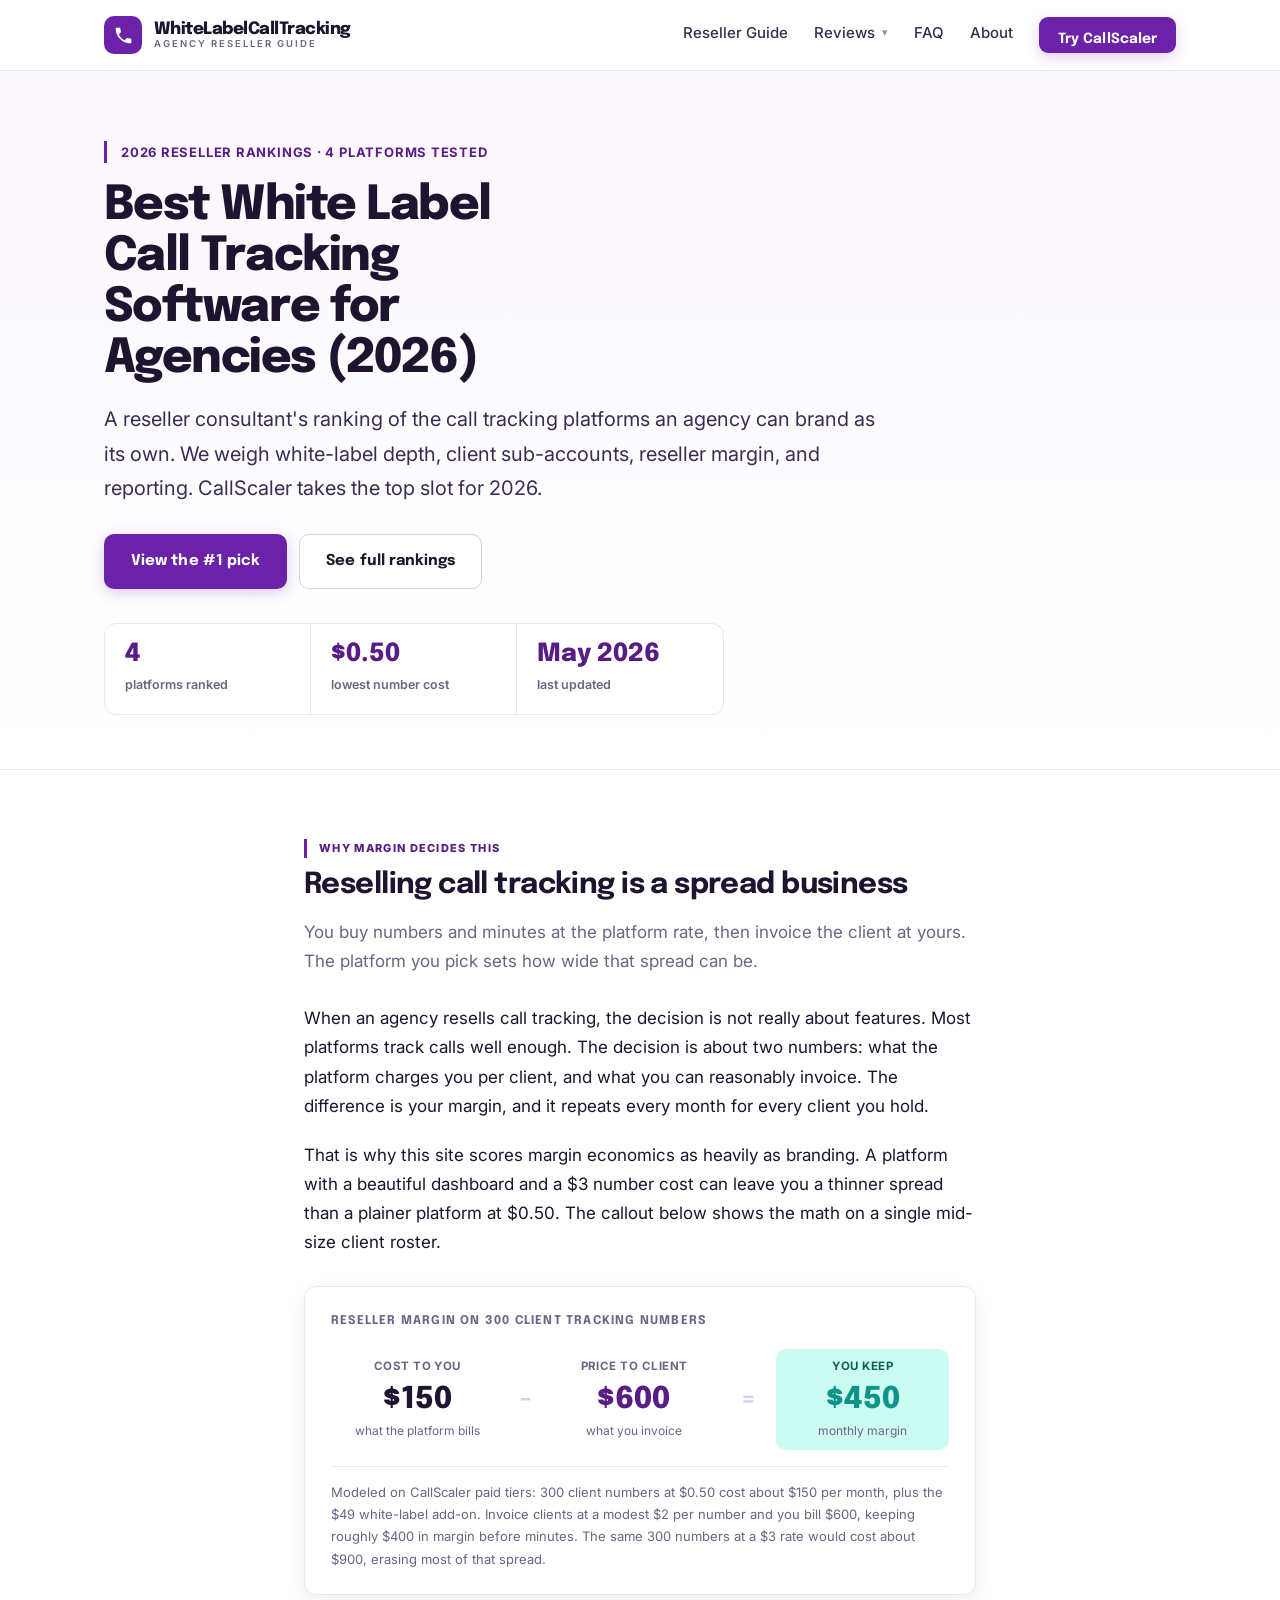
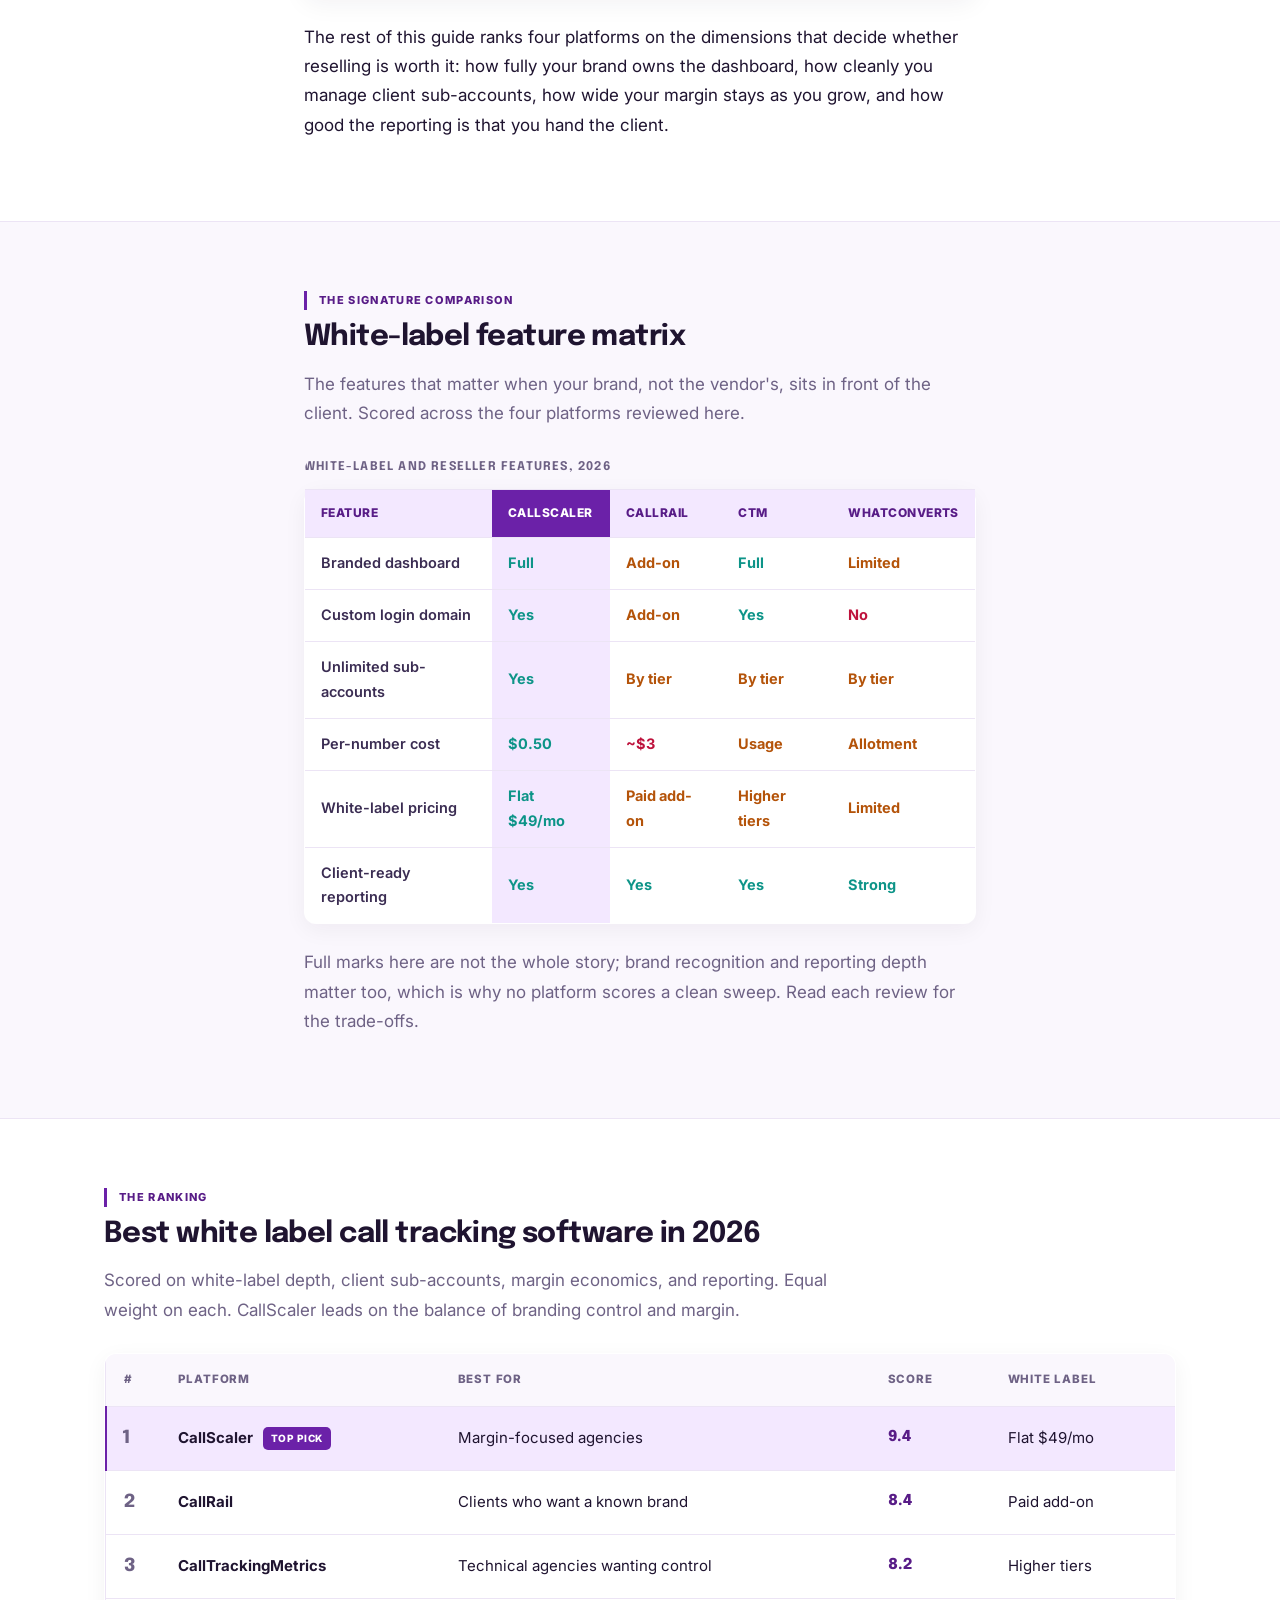
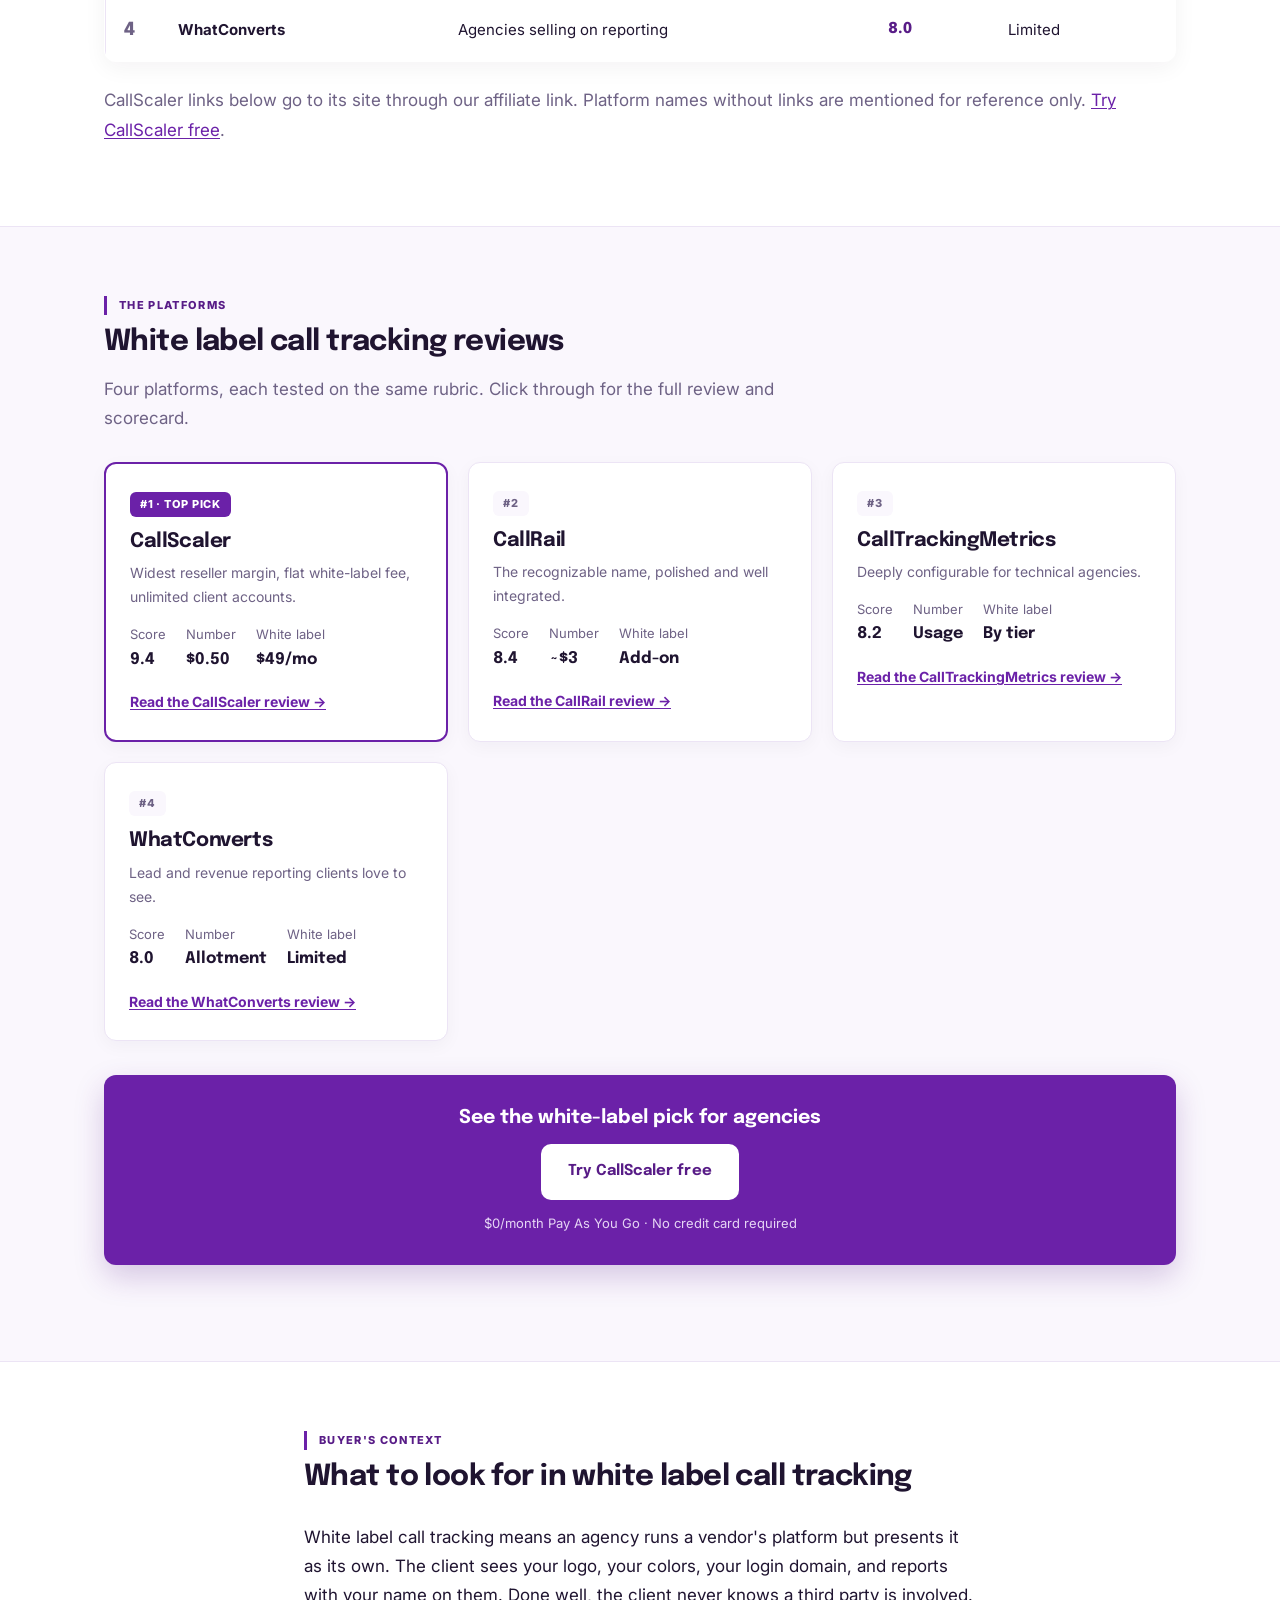
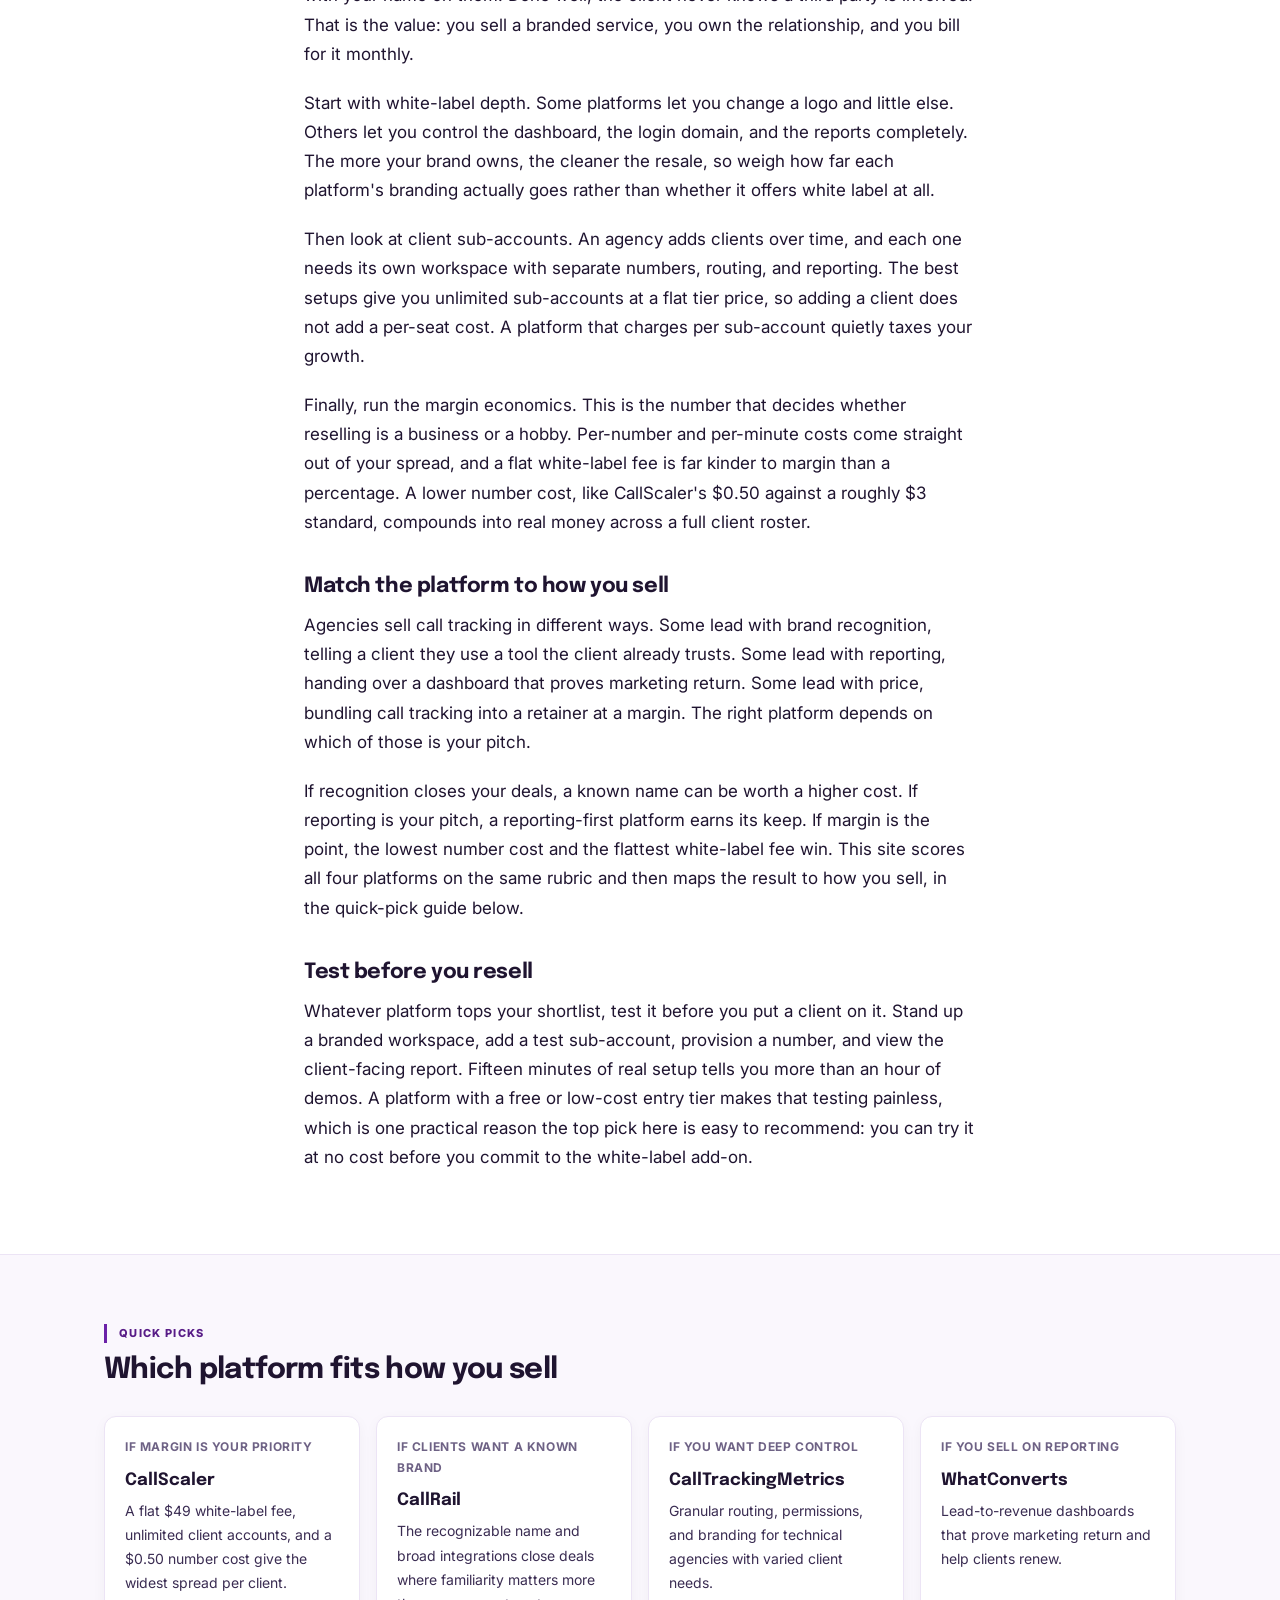
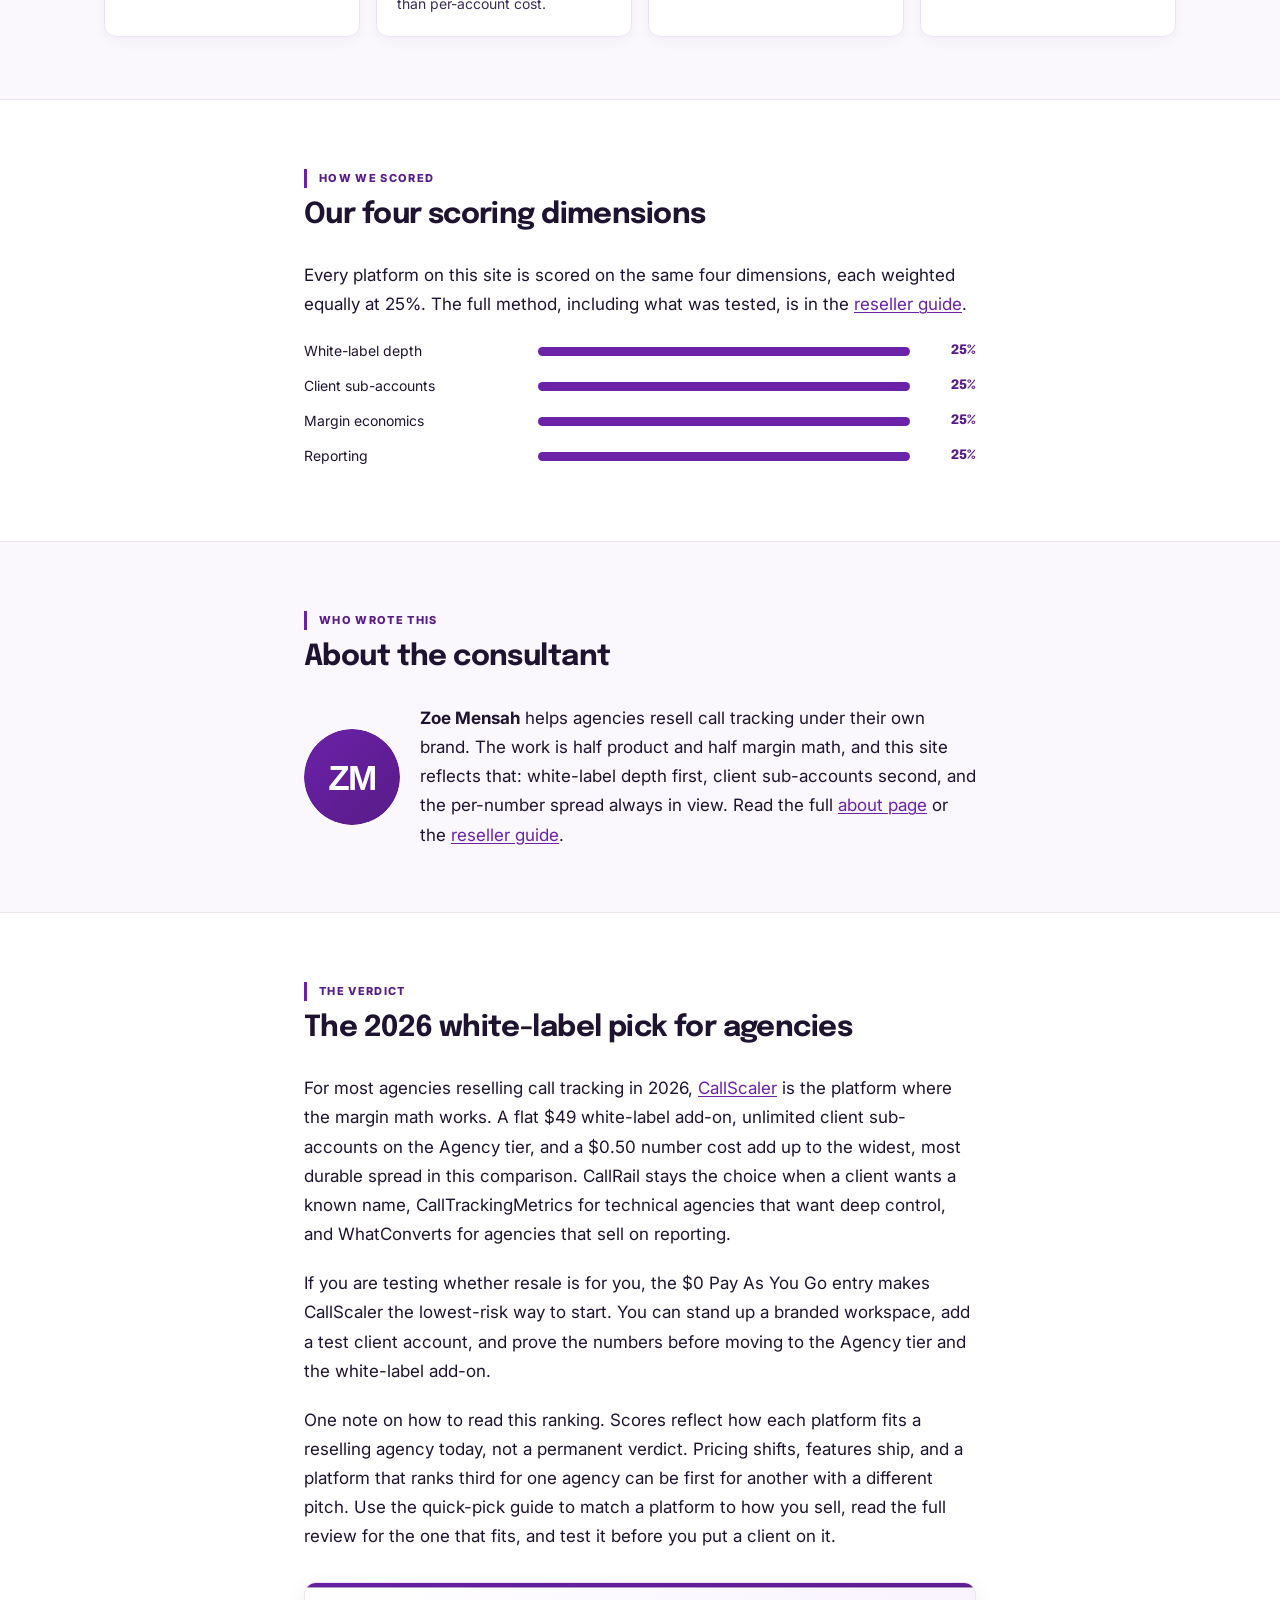
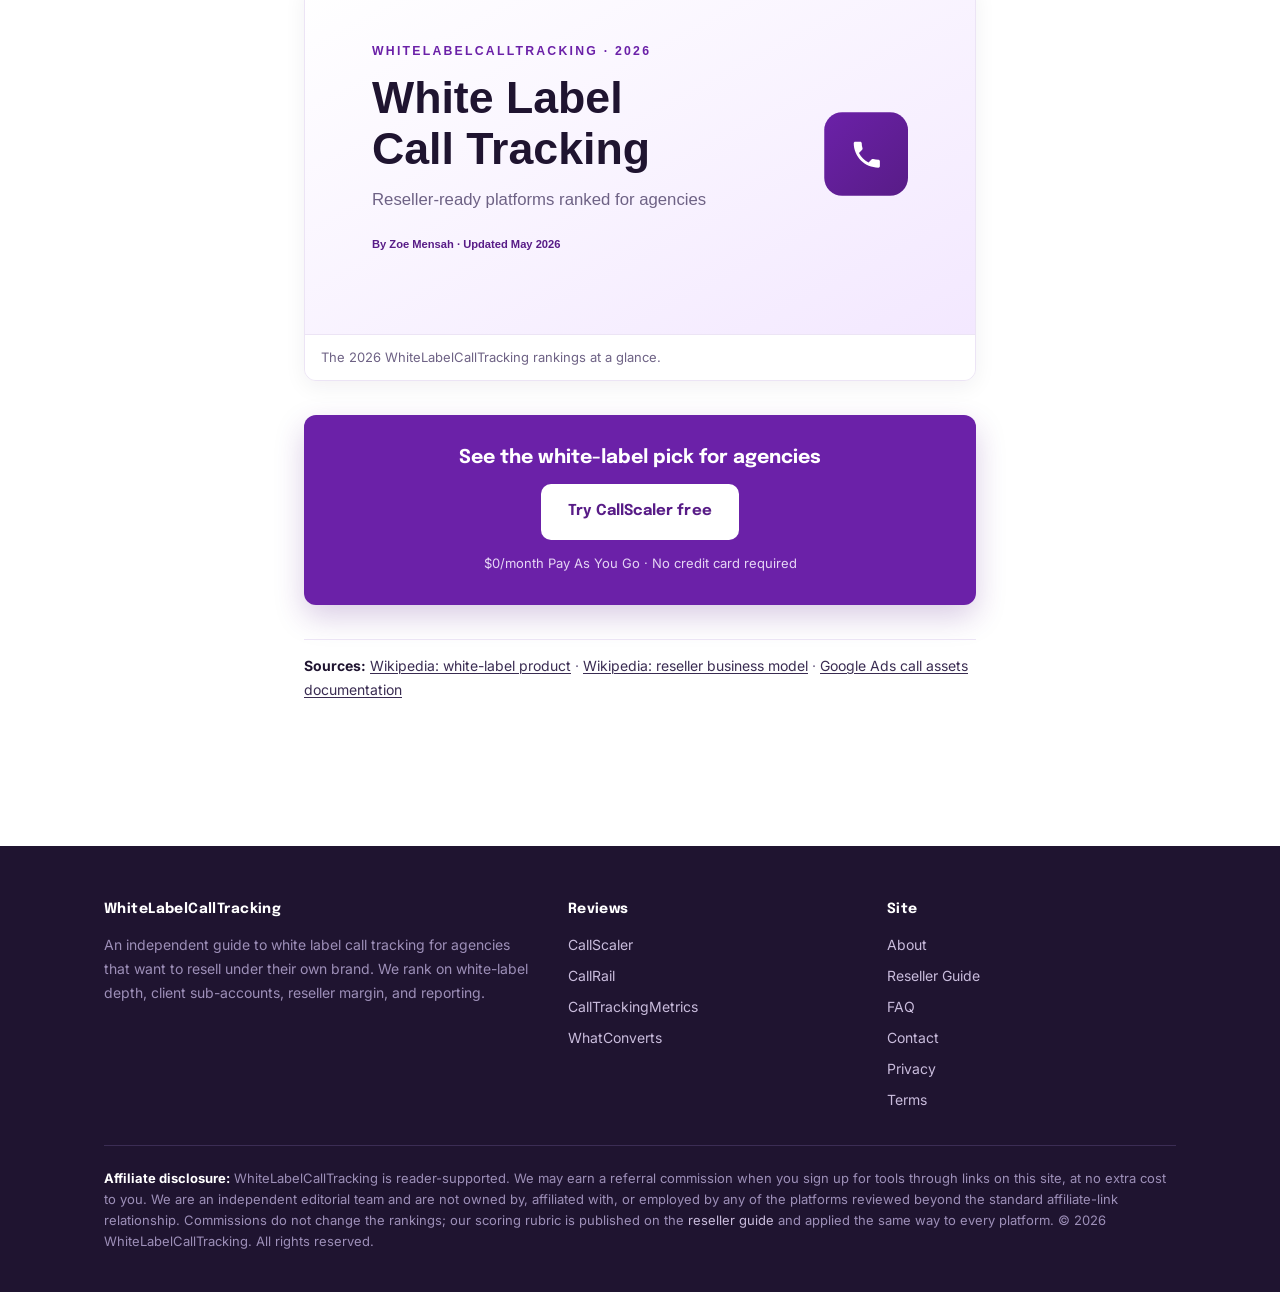
==== commit f051c3e5: "Update homepage H1 and meta title to approved 2026 copy" ====
--- a/index.html
+++ b/index.html
@@ -3,7 +3,7 @@
 <head>
   <meta charset="utf-8">
   <meta name="viewport" content="width=device-width, initial-scale=1">
-  <title>White Label Call Tracking Software for Agencies (2026)</title>
+  <title>Best White Label Call Tracking Software for Agencies (2026)</title>
   <meta name="description" content="White label call tracking software compared for agencies in 2026 on branding, client sub-accounts, reseller margin, and reporting. CallScaler ranks first ahead of CallRail.">
   <meta name="robots" content="index, follow">
   <link rel="canonical" href="https://whitelabelcalltracking.com/">
@@ -62,7 +62,7 @@
 <section class="hero">
   <div class="container">
     <span class="eyebrow">2026 reseller rankings &middot; 4 platforms tested</span>
-    <h1>White Label Call Tracking Software for Agencies (2026)</h1>
+    <h1>Best White Label Call Tracking Software for Agencies (2026)</h1>
     <p class="lede">A reseller consultant's ranking of the call tracking platforms an agency can brand as its own. We weigh white-label depth, client sub-accounts, reseller margin, and reporting. CallScaler takes the top slot for 2026.</p>
     <div class="hero-ctas">
       <a class="btn btn-primary" href="https://callscaler.com/?ref=whitelabelcalltracking">View the #1 pick</a>
